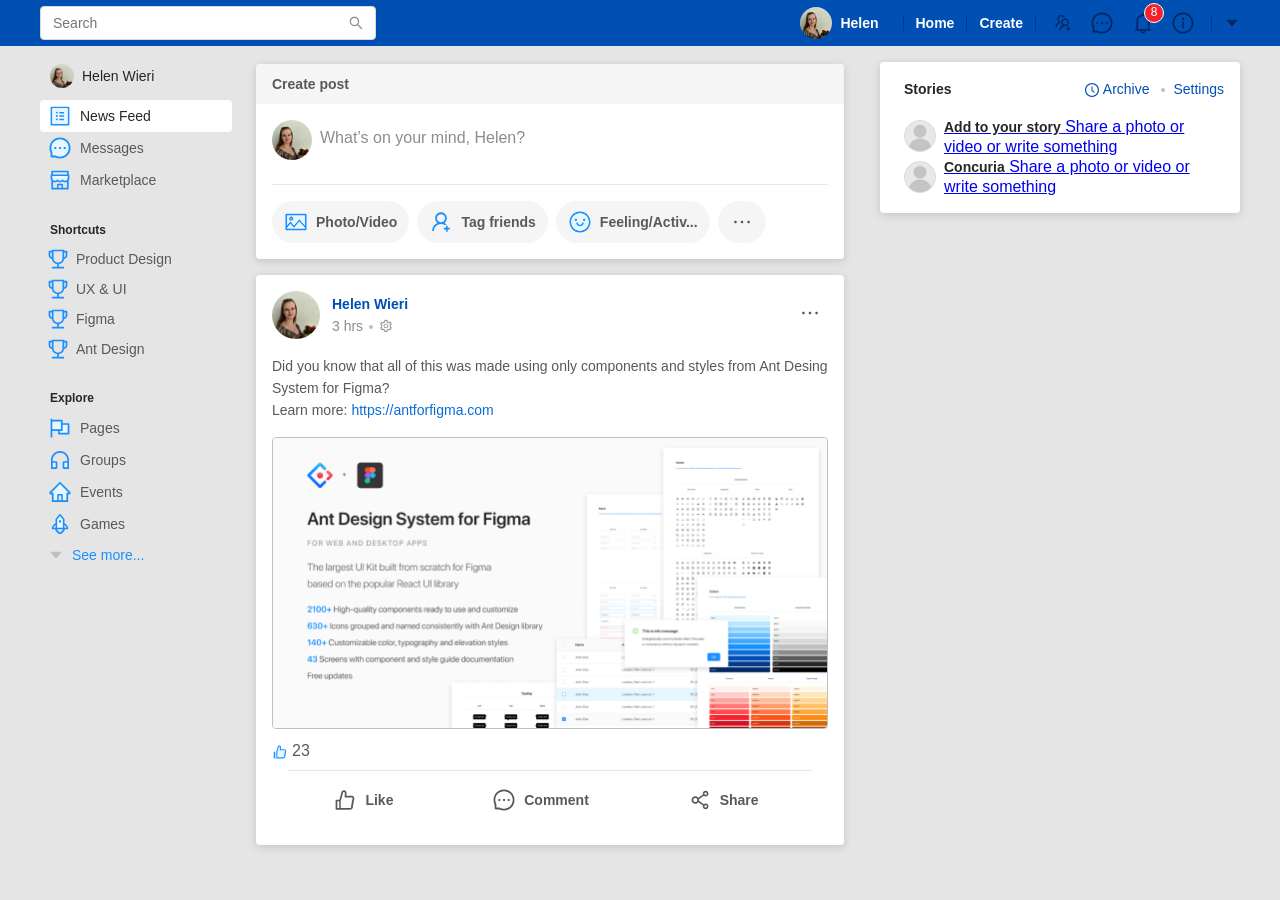
==== distance/index.html @ 4eaeb1f2 "Add files via upload" ====
<!DOCTYPE html>
<html lang="ru">
<head>
    <meta charset="UTF-8">
    <meta name="viewport" content="width=device-width, initial-scale=1.0">
    <title>Дистанция</title>
    <link rel="stylesheet" href="css/normalize.css">
    <link rel="stylesheet" href="css/style.css">
</head>
<body>
    <header class="header">
        <div class="header-block">
            <div class="seach">
                <input type="text" class="search-input" autocomplete="off" placeholder="Search">
            </div>
            <div class="havigation">
                <div class="user">
                    <img src="img/avatar.jpg" alt="avatar" class="user-avatar">
                    <span class="user-name">Helen</span>
                </div>
                <nav class="navigation-panel">
                    <a href="#" class="navigation-link">Home</a>
                    <a href="#" class="navigation-link">Create</a>
                </nav>
                <div class="icons-panel">
                    <a href="#" class="icon-link">
                        <svg width="20" height="20" class="header-icon">
                            <use xlink:href="img/icons.svg#users-icon"></use>
                        </svg>   
                    </a>
                    <a href="#" class="icon-link">
                        <svg width="24" height="24" class="header-icon">
                            <use xlink:href="img/icons.svg#chat-icon"></use>
                        </svg>
                    </a>
                    <a href="#" class="icon-link">
                        <span class="notification">8</span>
                        <svg width="24" height="24" class="header-icon">
                            <use xlink:href="img/icons.svg#bell-icon"></use>
                        </svg>
                    </a>
                    <a href="#" class="icon-link">
                        <svg width="22" height="22" class="header-icon">
                            <use xlink:href="img/icons.svg#info-icon"></use>
                        </svg>                       
                    </a>
                    <a href="#" class="icon-link">
                        <svg width="16" height="16" class="header-icon">
                            <use xlink:href="img/icons.svg#dropdown-icon"></use>
                        </svg>                       
                    </a>
                </div>
            </div>
        </div>
    </header>
    <div class="container">
        <div class="menu-sidebar">
            <div class="user">
                <img src="img/avatar.jpg" alt="avatar" class="user-avatar">
                <span class="user-name">Helen Wieri</span>
            </div>
          <!-- /.user -->
          <nav class="nav-group">
              <a href="#" class="nav-link active">
                <svg width="24" height="24" viewBox="0 0 24 24" fill="none" xmlns="http://www.w3.org/2000/svg">
                    <path d="M20.625 2.625H3.375C2.96016 2.625 2.625 2.96016 2.625 3.375V20.625C2.625 21.0398 2.96016 21.375 3.375 21.375H20.625C21.0398 21.375 21.375 21.0398 21.375 20.625V3.375C21.375 2.96016 21.0398 2.625 20.625 2.625ZM19.6875 19.6875H4.3125V4.3125H19.6875V19.6875Z" fill="#1890FF"/>
                    <path d="M4.3125 19.6875H19.6875V4.3125H4.3125V19.6875ZM11.3438 8.0625C11.3438 7.95937 11.4281 7.875 11.5312 7.875H15.8438C15.9469 7.875 16.0312 7.95937 16.0312 8.0625V9.1875C16.0312 9.29063 15.9469 9.375 15.8438 9.375H11.5312C11.4281 9.375 11.3438 9.29063 11.3438 9.1875V8.0625ZM11.3438 11.4375C11.3438 11.3344 11.4281 11.25 11.5312 11.25H15.8438C15.9469 11.25 16.0312 11.3344 16.0312 11.4375V12.5625C16.0312 12.6656 15.9469 12.75 15.8438 12.75H11.5312C11.4281 12.75 11.3438 12.6656 11.3438 12.5625V11.4375ZM11.3438 14.8125C11.3438 14.7094 11.4281 14.625 11.5312 14.625H15.8438C15.9469 14.625 16.0312 14.7094 16.0312 14.8125V15.9375C16.0312 16.0406 15.9469 16.125 15.8438 16.125H11.5312C11.4281 16.125 11.3438 16.0406 11.3438 15.9375V14.8125ZM8.90625 7.6875C9.42422 7.6875 9.84375 8.10703 9.84375 8.625C9.84375 9.14297 9.42422 9.5625 8.90625 9.5625C8.38828 9.5625 7.96875 9.14297 7.96875 8.625C7.96875 8.10703 8.38828 7.6875 8.90625 7.6875ZM8.90625 11.0625C9.42422 11.0625 9.84375 11.482 9.84375 12C9.84375 12.518 9.42422 12.9375 8.90625 12.9375C8.38828 12.9375 7.96875 12.518 7.96875 12C7.96875 11.482 8.38828 11.0625 8.90625 11.0625ZM8.90625 14.4375C9.42422 14.4375 9.84375 14.857 9.84375 15.375C9.84375 15.893 9.42422 16.3125 8.90625 16.3125C8.38828 16.3125 7.96875 15.893 7.96875 15.375C7.96875 14.857 8.38828 14.4375 8.90625 14.4375Z" fill="#E6F7FF"/>
                    <path d="M7.96875 15.375C7.96875 15.6236 8.06752 15.8621 8.24334 16.0379C8.41915 16.2137 8.65761 16.3125 8.90625 16.3125C9.15489 16.3125 9.39335 16.2137 9.56916 16.0379C9.74498 15.8621 9.84375 15.6236 9.84375 15.375C9.84375 15.1264 9.74498 14.8879 9.56916 14.7121C9.39335 14.5363 9.15489 14.4375 8.90625 14.4375C8.65761 14.4375 8.41915 14.5363 8.24334 14.7121C8.06752 14.8879 7.96875 15.1264 7.96875 15.375ZM7.96875 12C7.96875 12.2486 8.06752 12.4871 8.24334 12.6629C8.41915 12.8387 8.65761 12.9375 8.90625 12.9375C9.15489 12.9375 9.39335 12.8387 9.56916 12.6629C9.74498 12.4871 9.84375 12.2486 9.84375 12C9.84375 11.7514 9.74498 11.5129 9.56916 11.3371C9.39335 11.1613 9.15489 11.0625 8.90625 11.0625C8.65761 11.0625 8.41915 11.1613 8.24334 11.3371C8.06752 11.5129 7.96875 11.7514 7.96875 12ZM7.96875 8.625C7.96875 8.87364 8.06752 9.1121 8.24334 9.28791C8.41915 9.46373 8.65761 9.5625 8.90625 9.5625C9.15489 9.5625 9.39335 9.46373 9.56916 9.28791C9.74498 9.1121 9.84375 8.87364 9.84375 8.625C9.84375 8.37636 9.74498 8.1379 9.56916 7.96209C9.39335 7.78627 9.15489 7.6875 8.90625 7.6875C8.65761 7.6875 8.41915 7.78627 8.24334 7.96209C8.06752 8.1379 7.96875 8.37636 7.96875 8.625ZM11.5312 16.125H15.8438C15.9469 16.125 16.0312 16.0406 16.0312 15.9375V14.8125C16.0312 14.7094 15.9469 14.625 15.8438 14.625H11.5312C11.4281 14.625 11.3438 14.7094 11.3438 14.8125V15.9375C11.3438 16.0406 11.4281 16.125 11.5312 16.125ZM11.5312 12.75H15.8438C15.9469 12.75 16.0312 12.6656 16.0312 12.5625V11.4375C16.0312 11.3344 15.9469 11.25 15.8438 11.25H11.5312C11.4281 11.25 11.3438 11.3344 11.3438 11.4375V12.5625C11.3438 12.6656 11.4281 12.75 11.5312 12.75ZM11.5312 9.375H15.8438C15.9469 9.375 16.0312 9.29062 16.0312 9.1875V8.0625C16.0312 7.95937 15.9469 7.875 15.8438 7.875H11.5312C11.4281 7.875 11.3438 7.95937 11.3438 8.0625V9.1875C11.3438 9.29062 11.4281 9.375 11.5312 9.375Z" fill="#1890FF"/>
                    </svg>
                    <span class="nav-text"> News Feed </span>
               </a>
               <a href="#" class="nav-link">
                <svg width="24" height="24" viewBox="0 0 24 24" fill="none" xmlns="http://www.w3.org/2000/svg">
                    <path d="M18.1719 5.83371C17.3735 5.03264 16.426 4.39565 15.3828 3.95871C14.3129 3.50917 13.1637 3.27885 12.0031 3.28136H11.9633C9.62659 3.29074 7.43987 4.2048 5.80393 5.85714C4.16565 7.50949 3.27268 9.70324 3.28206 12.04C3.28909 13.4532 3.64065 14.8571 4.30159 16.097L4.40706 16.2939V19.5939H7.70706L7.90393 19.6993C9.14377 20.3603 10.5477 20.7118 11.961 20.7189H12.0008C14.3211 20.7189 16.5008 19.8235 18.1438 18.197C19.7938 16.561 20.7102 14.3743 20.7242 12.04C20.7289 10.854 20.5016 9.70558 20.0469 8.62277C19.6097 7.57975 18.9727 6.63229 18.1719 5.83371ZM7.31331 13.1251C7.01891 13.1191 6.73861 12.9979 6.53253 12.7876C6.32646 12.5773 6.21104 12.2946 6.21104 12.0001C6.21104 11.7057 6.32646 11.4229 6.53253 11.2126C6.73861 11.0023 7.01891 10.8811 7.31331 10.8751C7.6077 10.8811 7.88801 11.0023 8.09408 11.2126C8.30015 11.4229 8.41558 11.7057 8.41558 12.0001C8.41558 12.2946 8.30015 12.5773 8.09408 12.7876C7.88801 12.9979 7.6077 13.1191 7.31331 13.1251ZM12.0008 13.1251C11.7064 13.1191 11.4261 12.9979 11.22 12.7876C11.014 12.5773 10.8985 12.2946 10.8985 12.0001C10.8985 11.7057 11.014 11.4229 11.22 11.2126C11.4261 11.0023 11.7064 10.8811 12.0008 10.8751C12.2952 10.8811 12.5755 11.0023 12.7816 11.2126C12.9877 11.4229 13.1031 11.7057 13.1031 12.0001C13.1031 12.2946 12.9877 12.5773 12.7816 12.7876C12.5755 12.9979 12.2952 13.1191 12.0008 13.1251ZM16.6883 13.1251C16.3939 13.1191 16.1136 12.9979 15.9075 12.7876C15.7015 12.5773 15.586 12.2946 15.586 12.0001C15.586 11.7057 15.7015 11.4229 15.9075 11.2126C16.1136 11.0023 16.3939 10.8811 16.6883 10.8751C16.9827 10.8811 17.263 11.0023 17.4691 11.2126C17.6752 11.4229 17.7906 11.7057 17.7906 12.0001C17.7906 12.2946 17.6752 12.5773 17.4691 12.7876C17.263 12.9979 16.9827 13.1191 16.6883 13.1251Z" fill="#E6F7FF"/>
                    <path d="M15.5625 12C15.5625 12.2984 15.681 12.5845 15.892 12.7955C16.103 13.0065 16.3891 13.125 16.6875 13.125C16.9859 13.125 17.272 13.0065 17.483 12.7955C17.694 12.5845 17.8125 12.2984 17.8125 12C17.8125 11.7016 17.694 11.4155 17.483 11.2045C17.272 10.9935 16.9859 10.875 16.6875 10.875C16.3891 10.875 16.103 10.9935 15.892 11.2045C15.681 11.4155 15.5625 11.7016 15.5625 12ZM6.1875 12C6.1875 12.2984 6.30603 12.5845 6.517 12.7955C6.72798 13.0065 7.01413 13.125 7.3125 13.125C7.61087 13.125 7.89702 13.0065 8.108 12.7955C8.31897 12.5845 8.4375 12.2984 8.4375 12C8.4375 11.7016 8.31897 11.4155 8.108 11.2045C7.89702 10.9935 7.61087 10.875 7.3125 10.875C7.01413 10.875 6.72798 10.9935 6.517 11.2045C6.30603 11.4155 6.1875 11.7016 6.1875 12Z" fill="#1890FF"/>
                    <path d="M21.6846 7.93125C21.1549 6.67266 20.3955 5.54297 19.4275 4.57266C18.4663 3.60796 17.3253 2.84114 16.0689 2.31563C14.7799 1.77422 13.4111 1.5 12.0002 1.5H11.9533C10.533 1.50703 9.15723 1.78828 7.86348 2.34141C6.61791 2.87232 5.48753 3.64049 4.53535 4.60312C3.57676 5.57109 2.82441 6.69609 2.3041 7.95C1.76504 9.24844 1.49316 10.6289 1.50019 12.0492C1.50815 13.6769 1.89322 15.2806 2.62519 16.7344V20.2969C2.62519 20.5828 2.73878 20.857 2.94097 21.0592C3.14316 21.2614 3.41738 21.375 3.70332 21.375H7.26816C8.72198 22.107 10.3257 22.492 11.9533 22.5H12.0025C13.4064 22.5 14.7682 22.2281 16.0502 21.6961C17.3002 21.1768 18.437 20.419 19.3971 19.4648C20.365 18.5063 21.1268 17.3859 21.6588 16.1367C22.2119 14.843 22.4932 13.4672 22.5002 12.0469C22.5072 10.6195 22.2307 9.23438 21.6846 7.93125ZM18.1432 18.1969C16.5002 19.8234 14.3205 20.7188 12.0002 20.7188H11.9604C10.5471 20.7117 9.14316 20.3602 7.90332 19.6992L7.70644 19.5938H4.40644V16.2938L4.30098 16.0969C3.64004 14.857 3.28848 13.4531 3.28144 12.0398C3.27207 9.70312 4.16504 7.50937 5.80332 5.85703C7.43926 4.20469 9.62598 3.29062 11.9627 3.28125H12.0025C13.1744 3.28125 14.3111 3.50859 15.3822 3.95859C16.4275 4.39687 17.365 5.02734 18.1713 5.83359C18.9752 6.6375 19.608 7.57734 20.0463 8.62266C20.501 9.70547 20.7283 10.8539 20.7236 12.0398C20.7096 14.3742 19.7932 16.5609 18.1432 18.1969Z" fill="#1890FF"/>
                    <path d="M10.875 12C10.875 12.2984 10.9935 12.5845 11.2045 12.7955C11.4155 13.0065 11.7016 13.125 12 13.125C12.2984 13.125 12.5845 13.0065 12.7955 12.7955C13.0065 12.5845 13.125 12.2984 13.125 12C13.125 11.7016 13.0065 11.4155 12.7955 11.2045C12.5845 10.9935 12.2984 10.875 12 10.875C11.7016 10.875 11.4155 10.9935 11.2045 11.2045C10.9935 11.4155 10.875 11.7016 10.875 12Z" fill="#1890FF"/>
                    </svg>
                    
                    <span class="nav-text"> Messages</span>
               </a>
               <a href="#" class="nav-link">
                <svg width="24" height="24" viewBox="0 0 24 24" fill="none" xmlns="http://www.w3.org/2000/svg">
                    <path d="M19.6758 8.0625H4.32422C4.31719 8.0625 4.3125 8.06719 4.3125 8.07422V10.2117C4.3125 11.6133 5.46094 12.75 6.87422 12.75C7.82812 12.75 8.66016 12.2344 9.10312 11.468C9.17109 11.3484 9.3 11.2734 9.43828 11.2734C9.57656 11.2734 9.70312 11.3484 9.77344 11.468C10.2141 12.2344 11.0461 12.75 12 12.75C12.9563 12.75 13.7906 12.232 14.2289 11.4633C14.2969 11.3461 14.4211 11.2734 14.5547 11.2734H14.5687C14.7047 11.2734 14.8266 11.3461 14.8945 11.4633C15.3352 12.232 16.1695 12.75 17.1258 12.75C18.5391 12.75 19.6875 11.6133 19.6875 10.2117V8.07422C19.6875 8.06719 19.6828 8.0625 19.6758 8.0625Z" fill="#E6F7FF"/>
                    <path d="M20.6723 6.37734V3.375C20.6723 2.96016 20.3371 2.625 19.9223 2.625H4.07851C3.66366 2.625 3.32851 2.96016 3.32851 3.375V6.37734C2.9371 6.40078 2.62538 6.72656 2.62538 7.125V10.2117C2.62388 10.779 2.73875 11.3406 2.96288 11.8617C3.06366 12.1008 3.18788 12.3258 3.32851 12.5391V20.625C3.32851 21.0375 3.66366 21.375 4.07851 21.375H19.9223C20.3371 21.375 20.6723 21.0398 20.6723 20.625V12.5391C20.8151 12.3252 20.9375 12.0985 21.0379 11.8617C21.2605 11.3391 21.3754 10.7836 21.3754 10.2117V7.125C21.3754 6.72656 21.0637 6.40078 20.6723 6.37734ZM5.01601 4.3125H18.9848V6.375H5.01601V4.3125ZM13.5004 19.6898H10.5004V17.25H13.5004V19.6898ZM18.9941 19.6898H15.0004V16.5C15.0004 16.0852 14.6652 15.75 14.2504 15.75H9.75038C9.33554 15.75 9.00038 16.0852 9.00038 16.5V19.6898H5.01601V14.0133C5.08397 14.0461 5.15429 14.0789 5.22694 14.107C5.7496 14.3273 6.30507 14.4375 6.87694 14.4375C7.44882 14.4375 8.00194 14.3273 8.52694 14.107C8.85038 13.9711 9.15507 13.7977 9.43397 13.5891C9.43866 13.5867 9.44335 13.5867 9.44804 13.5891C9.72781 13.7985 10.0325 13.9725 10.3551 14.107C10.8777 14.3273 11.4332 14.4375 12.0051 14.4375C12.5769 14.4375 13.1301 14.3273 13.6551 14.107C13.9785 13.9711 14.2832 13.7977 14.5621 13.5891C14.5668 13.5867 14.5715 13.5867 14.5762 13.5891C14.8559 13.7985 15.1606 13.9725 15.4832 14.107C16.0058 14.3273 16.5613 14.4375 17.1332 14.4375C17.7051 14.4375 18.2582 14.3273 18.7832 14.107C18.8535 14.0766 18.9238 14.0461 18.9941 14.0133V19.6898ZM19.6879 10.2117C19.6879 11.6133 18.5394 12.75 17.1262 12.75C16.1699 12.75 15.3355 12.232 14.8949 11.4633C14.8269 11.3461 14.7051 11.2734 14.5691 11.2734H14.5551C14.4215 11.2734 14.2973 11.3461 14.2293 11.4633C14.0044 11.8554 13.6798 12.1811 13.2883 12.4071C12.8968 12.6331 12.4524 12.7514 12.0004 12.75C11.0465 12.75 10.2144 12.2344 9.77382 11.468C9.70351 11.3484 9.57694 11.2734 9.43866 11.2734C9.30038 11.2734 9.17147 11.3484 9.10351 11.468C8.87734 11.8586 8.55224 12.1828 8.16096 12.4079C7.76967 12.6329 7.326 12.7509 6.8746 12.75C5.46132 12.75 4.31288 11.6133 4.31288 10.2117V8.07422C4.31288 8.06719 4.31757 8.0625 4.3246 8.0625H19.6762C19.6832 8.0625 19.6879 8.06719 19.6879 8.07422V10.2117Z" fill="#1890FF"/>
                    </svg>
                    
                    <span class="nav-text"> Marketplace</span>
               </a>
              </nav>
              <nav class="nav-group">
                  <h3 class="nav-title">Shortcuts</h3>
                  <a href="#" class="nav-link">
                    <svg width="20" height="20" viewBox="0 0 20 20" fill="none" xmlns="http://www.w3.org/2000/svg">
                        <path d="M18.3438 1.75H16.1875V0.8125C16.1875 0.709375 16.1031 0.625 16 0.625H4C3.89687 0.625 3.8125 0.709375 3.8125 0.8125V1.75H1.65625C1.38275 1.75 1.12044 1.85865 0.927046 2.05205C0.733649 2.24544 0.625 2.50775 0.625 2.78125V6.25C0.625 8.16484 2.03125 9.75625 3.86406 10.0469C4.22734 12.7703 6.41406 14.9148 9.15625 15.2148V17.6805H4.5625C4.14766 17.6805 3.8125 18.0156 3.8125 18.4305V19.1875C3.8125 19.2906 3.89687 19.375 4 19.375H16C16.1031 19.375 16.1875 19.2906 16.1875 19.1875V18.4305C16.1875 18.0156 15.8523 17.6805 15.4375 17.6805H10.8438V15.2148C13.5859 14.9148 15.7727 12.7703 16.1359 10.0469C17.9688 9.75625 19.375 8.16484 19.375 6.25V2.78125C19.375 2.50775 19.2663 2.24544 19.073 2.05205C18.8796 1.85865 18.6173 1.75 18.3438 1.75ZM3.8125 8.30313C3.37714 8.16406 2.99723 7.89025 2.72762 7.52122C2.45801 7.15219 2.31264 6.70703 2.3125 6.25V3.4375H3.8125V8.30313ZM14.5 9.25C14.5 10.4008 14.0523 11.4859 13.2367 12.2992C12.4211 13.1148 11.3383 13.5625 10.1875 13.5625H9.8125C8.66172 13.5625 7.57656 13.1148 6.76328 12.2992C5.94766 11.4836 5.5 10.4008 5.5 9.25V2.3125H14.5V9.25ZM17.6875 6.25C17.6875 7.21094 17.057 8.02656 16.1875 8.30313V3.4375H17.6875V6.25Z" fill="#1890FF"/>
                        </svg>
                          <span class="nav-text">
                            Product Design
                          </span>
                  </a>
                  <a href="#" class="nav-link">
                    <svg width="20" height="20" viewBox="0 0 20 20" fill="none" xmlns="http://www.w3.org/2000/svg">
                        <path d="M18.3438 1.75H16.1875V0.8125C16.1875 0.709375 16.1031 0.625 16 0.625H4C3.89687 0.625 3.8125 0.709375 3.8125 0.8125V1.75H1.65625C1.38275 1.75 1.12044 1.85865 0.927046 2.05205C0.733649 2.24544 0.625 2.50775 0.625 2.78125V6.25C0.625 8.16484 2.03125 9.75625 3.86406 10.0469C4.22734 12.7703 6.41406 14.9148 9.15625 15.2148V17.6805H4.5625C4.14766 17.6805 3.8125 18.0156 3.8125 18.4305V19.1875C3.8125 19.2906 3.89687 19.375 4 19.375H16C16.1031 19.375 16.1875 19.2906 16.1875 19.1875V18.4305C16.1875 18.0156 15.8523 17.6805 15.4375 17.6805H10.8438V15.2148C13.5859 14.9148 15.7727 12.7703 16.1359 10.0469C17.9688 9.75625 19.375 8.16484 19.375 6.25V2.78125C19.375 2.50775 19.2663 2.24544 19.073 2.05205C18.8796 1.85865 18.6173 1.75 18.3438 1.75ZM3.8125 8.30313C3.37714 8.16406 2.99723 7.89025 2.72762 7.52122C2.45801 7.15219 2.31264 6.70703 2.3125 6.25V3.4375H3.8125V8.30313ZM14.5 9.25C14.5 10.4008 14.0523 11.4859 13.2367 12.2992C12.4211 13.1148 11.3383 13.5625 10.1875 13.5625H9.8125C8.66172 13.5625 7.57656 13.1148 6.76328 12.2992C5.94766 11.4836 5.5 10.4008 5.5 9.25V2.3125H14.5V9.25ZM17.6875 6.25C17.6875 7.21094 17.057 8.02656 16.1875 8.30313V3.4375H17.6875V6.25Z" fill="#1890FF"/>
                        </svg>
                          <span class="nav-text">
                            UX & UI
                          </span>
                  </a>
                  <a href="#" class="nav-link">
                    <svg width="20" height="20" viewBox="0 0 20 20" fill="none" xmlns="http://www.w3.org/2000/svg">
                        <path d="M18.3438 1.75H16.1875V0.8125C16.1875 0.709375 16.1031 0.625 16 0.625H4C3.89687 0.625 3.8125 0.709375 3.8125 0.8125V1.75H1.65625C1.38275 1.75 1.12044 1.85865 0.927046 2.05205C0.733649 2.24544 0.625 2.50775 0.625 2.78125V6.25C0.625 8.16484 2.03125 9.75625 3.86406 10.0469C4.22734 12.7703 6.41406 14.9148 9.15625 15.2148V17.6805H4.5625C4.14766 17.6805 3.8125 18.0156 3.8125 18.4305V19.1875C3.8125 19.2906 3.89687 19.375 4 19.375H16C16.1031 19.375 16.1875 19.2906 16.1875 19.1875V18.4305C16.1875 18.0156 15.8523 17.6805 15.4375 17.6805H10.8438V15.2148C13.5859 14.9148 15.7727 12.7703 16.1359 10.0469C17.9688 9.75625 19.375 8.16484 19.375 6.25V2.78125C19.375 2.50775 19.2663 2.24544 19.073 2.05205C18.8796 1.85865 18.6173 1.75 18.3438 1.75ZM3.8125 8.30313C3.37714 8.16406 2.99723 7.89025 2.72762 7.52122C2.45801 7.15219 2.31264 6.70703 2.3125 6.25V3.4375H3.8125V8.30313ZM14.5 9.25C14.5 10.4008 14.0523 11.4859 13.2367 12.2992C12.4211 13.1148 11.3383 13.5625 10.1875 13.5625H9.8125C8.66172 13.5625 7.57656 13.1148 6.76328 12.2992C5.94766 11.4836 5.5 10.4008 5.5 9.25V2.3125H14.5V9.25ZM17.6875 6.25C17.6875 7.21094 17.057 8.02656 16.1875 8.30313V3.4375H17.6875V6.25Z" fill="#1890FF"/>
                        </svg>
                          <span class="nav-text">
                            Figma
                          </span>
                  </a>
                  <a href="#" class="nav-link">
                    <svg width="20" height="20" viewBox="0 0 20 20" fill="none" xmlns="http://www.w3.org/2000/svg">
                        <path d="M18.3438 1.75H16.1875V0.8125C16.1875 0.709375 16.1031 0.625 16 0.625H4C3.89687 0.625 3.8125 0.709375 3.8125 0.8125V1.75H1.65625C1.38275 1.75 1.12044 1.85865 0.927046 2.05205C0.733649 2.24544 0.625 2.50775 0.625 2.78125V6.25C0.625 8.16484 2.03125 9.75625 3.86406 10.0469C4.22734 12.7703 6.41406 14.9148 9.15625 15.2148V17.6805H4.5625C4.14766 17.6805 3.8125 18.0156 3.8125 18.4305V19.1875C3.8125 19.2906 3.89687 19.375 4 19.375H16C16.1031 19.375 16.1875 19.2906 16.1875 19.1875V18.4305C16.1875 18.0156 15.8523 17.6805 15.4375 17.6805H10.8438V15.2148C13.5859 14.9148 15.7727 12.7703 16.1359 10.0469C17.9688 9.75625 19.375 8.16484 19.375 6.25V2.78125C19.375 2.50775 19.2663 2.24544 19.073 2.05205C18.8796 1.85865 18.6173 1.75 18.3438 1.75ZM3.8125 8.30313C3.37714 8.16406 2.99723 7.89025 2.72762 7.52122C2.45801 7.15219 2.31264 6.70703 2.3125 6.25V3.4375H3.8125V8.30313ZM14.5 9.25C14.5 10.4008 14.0523 11.4859 13.2367 12.2992C12.4211 13.1148 11.3383 13.5625 10.1875 13.5625H9.8125C8.66172 13.5625 7.57656 13.1148 6.76328 12.2992C5.94766 11.4836 5.5 10.4008 5.5 9.25V2.3125H14.5V9.25ZM17.6875 6.25C17.6875 7.21094 17.057 8.02656 16.1875 8.30313V3.4375H17.6875V6.25Z" fill="#1890FF"/>
                        </svg>
                          <span class="nav-text">
                            Ant Design
                          </span>
                  </a>
              </nav>
              <nav class="nav-group">
                <h3 class="nav-title">Explore</h3>
                <a href="#" class="nav-link">
                    <svg width="24" height="24" viewBox="0 0 24 24" fill="none" xmlns="http://www.w3.org/2000/svg">
                        <path d="M4.3125 5.4375H12.9375V13.3125H4.3125V5.4375Z" fill="#E6F7FF"/>
                        <path d="M14.625 14.8125C14.625 14.9156 14.5406 15 14.4375 15H11.8125V16.7109H19.6875V8.83594H14.625V14.8125Z" fill="#E6F7FF"/>
                        <path d="M20.625 7.14844H14.625V4.5C14.625 4.08516 14.2898 3.75 13.875 3.75H4.3125V2.8125C4.3125 2.70937 4.22812 2.625 4.125 2.625H2.8125C2.70937 2.625 2.625 2.70937 2.625 2.8125V21.1875C2.625 21.2906 2.70937 21.375 2.8125 21.375H4.125C4.22812 21.375 4.3125 21.2906 4.3125 21.1875V15H10.125V17.6484C10.125 18.0633 10.4602 18.3984 10.875 18.3984H20.625C21.0398 18.3984 21.375 18.0633 21.375 17.6484V7.89844C21.375 7.48359 21.0398 7.14844 20.625 7.14844ZM4.3125 13.3125V5.4375H12.9375V13.3125H4.3125ZM19.6875 16.7109H11.8125V15H14.4375C14.5406 15 14.625 14.9156 14.625 14.8125V8.83594H19.6875V16.7109Z" fill="#1890FF"/>
                        </svg>
                        
                        <span class="nav-text">
                            Pages
                        </span>
                </a>
                <a href="#" class="nav-link">
                    <svg width="24" height="24" viewBox="0 0 24 24" fill="none" xmlns="http://www.w3.org/2000/svg">
                        <path d="M16.3125 14.8125H19.3125V19.3125H16.3125V14.8125ZM4.6875 14.8125H7.6875V19.3125H4.6875V14.8125Z" fill="#E6F7FF"/>
                        <path d="M12 3C7.02891 3 3 7.02891 3 12V20.4375C3 20.7492 3.25078 21 3.5625 21H7.875C8.70234 21 9.375 20.3273 9.375 19.5V14.625C9.375 13.7977 8.70234 13.125 7.875 13.125H4.6875V12C4.6875 7.96172 7.96172 4.6875 12 4.6875C16.0383 4.6875 19.3125 7.96172 19.3125 12V13.125H16.125C15.2977 13.125 14.625 13.7977 14.625 14.625V19.5C14.625 20.3273 15.2977 21 16.125 21H20.4375C20.7492 21 21 20.7492 21 20.4375V12C21 7.02891 16.9711 3 12 3ZM7.6875 14.8125V19.3125H4.6875V14.8125H7.6875ZM19.3125 19.3125H16.3125V14.8125H19.3125V19.3125Z" fill="#1890FF"/>
                        </svg>
                        
                        <span class="nav-text">
                            Groups
                        </span>
                </a>
                <a href="#" class="nav-link">
                    <svg width="24" height="24" viewBox="0 0 24 24" fill="none" xmlns="http://www.w3.org/2000/svg">
                        <path d="M12.0031 4.04531L3.33121 12.7102H5.58121V20.3438H9.18824V15C9.18824 14.482 9.60778 14.0625 10.1257 14.0625H13.8757C14.3937 14.0625 14.8132 14.482 14.8132 15V20.3438H18.4203V12.7102H20.6726L12.5445 4.58672L12.0031 4.04531ZM22.1867 13.957C22.0461 14.0977 21.8797 14.2102 21.6992 14.2828C21.8797 14.2078 22.0461 14.0977 22.1867 13.957ZM1.39762 13.1438C1.51481 13.8539 2.13356 14.3977 2.87653 14.3977H2.89762C2.14996 14.3977 1.51715 13.8586 1.39762 13.1438ZM1.37653 12.8977V12.8531V12.8977ZM1.37887 12.8367C1.38121 12.7641 1.39059 12.6938 1.40231 12.6235C1.38824 12.6914 1.38121 12.7641 1.37887 12.8367Z" fill="#E6F7FF"/>
                        <path d="M22.2883 11.9531C22.2883 11.9508 22.286 11.9508 22.286 11.9484L22.2438 11.8992C22.2414 11.8969 22.2391 11.8922 22.2344 11.8898C22.218 11.8711 22.1993 11.8523 22.1828 11.8336L13.1266 2.78436L12.5196 2.17733C12.3813 2.03993 12.1942 1.96282 11.9993 1.96282C11.8043 1.96282 11.6173 2.03993 11.4789 2.17733L1.81566 11.8359C1.64109 12.0096 1.51225 12.2238 1.44066 12.4594L1.4266 12.5086L1.41957 12.5344L1.41254 12.5625C1.40785 12.5789 1.40551 12.5953 1.40316 12.6117C1.40316 12.614 1.40316 12.6187 1.40082 12.6211C1.38676 12.6914 1.37972 12.7617 1.37738 12.8344V12.9117C1.37738 12.9234 1.37738 12.9351 1.37972 12.9469C1.37972 12.9586 1.37972 12.968 1.38207 12.9797C1.38207 12.9914 1.38441 13.0031 1.38441 13.0148C1.38441 13.0289 1.38676 13.043 1.3891 13.057C1.3891 13.064 1.39144 13.0711 1.39144 13.0781L1.39847 13.1367V13.139C1.51801 13.8539 2.15316 14.393 2.89847 14.393H3.89457V22.0312H20.1063V14.3976H21.1235C21.325 14.3976 21.5196 14.3578 21.6977 14.2828C21.8758 14.2078 22.0422 14.0976 22.1852 13.957C22.3248 13.8178 22.4355 13.6523 22.5107 13.4701C22.5859 13.2878 22.6243 13.0925 22.6235 12.8953C22.6235 12.5508 22.5063 12.2203 22.2883 11.9531ZM13.3118 20.3437H10.6868V15.5625H13.3118V20.3437ZM18.4188 12.7101V20.3437H14.8118V15C14.8118 14.482 14.3922 14.0625 13.8743 14.0625H10.1243C9.60629 14.0625 9.18676 14.482 9.18676 15V20.3437H5.57972V12.7101H3.32972L12.0016 4.0453L12.543 4.58671L20.6711 12.7101H18.4188Z" fill="#1890FF"/>
                        </svg>
                        
                        <span class="nav-text">
                          Events
                        </span>
                </a>
                <a href="#" class="nav-link">
                    <svg width="24" height="24" viewBox="0 0 24 24" fill="none" xmlns="http://www.w3.org/2000/svg">
                        <path d="M6.13434 14.5643C5.91403 14.9064 5.7359 15.2744 5.60699 15.6564H7.59449V13.0947C7.01324 13.4744 6.51637 13.9736 6.13434 14.5643ZM16.407 13.0947V15.6564H18.3945C18.2656 15.2744 18.0875 14.9064 17.8671 14.5643C17.4893 13.9771 16.9917 13.4763 16.407 13.0947ZM14.907 7.47207L12.0007 4.02676L9.09449 7.47207V15.6564H14.907V7.47207ZM12.0007 10.5002C11.7064 10.4942 11.426 10.373 11.22 10.1627C11.0139 9.95237 10.8985 9.66965 10.8985 9.37519C10.8985 9.08074 11.0139 8.79802 11.22 8.58769C11.426 8.37737 11.7064 8.2562 12.0007 8.25019C12.2951 8.2562 12.5754 8.37737 12.7815 8.58769C12.9876 8.79802 13.103 9.08074 13.103 9.37519C13.103 9.66965 12.9876 9.95237 12.7815 10.1627C12.5754 10.373 12.2951 10.4942 12.0007 10.5002Z" fill="#E6F7FF"/>
                        <path d="M20.25 17.25C20.25 14.6344 18.7172 12.375 16.5 11.3227V7.43672C16.5 7.08281 16.3758 6.74063 16.1461 6.47109L12.5742 2.23594C12.4242 2.05781 12.2109 1.96875 12 1.96875C11.7891 1.96875 11.5758 2.05781 11.4258 2.23594L7.85391 6.47109C7.62578 6.74118 7.50043 7.08318 7.5 7.43672V11.3227C5.28281 12.375 3.75 14.6344 3.75 17.25H7.41797C7.36406 17.4187 7.33594 17.6016 7.33594 17.8078C7.33594 18.3258 7.51406 18.832 7.8375 19.2328C8.1015 19.5606 8.45115 19.8088 8.84766 19.95C9.38906 21.2156 10.6195 22.0312 12 22.0312C12.682 22.0312 13.343 21.8297 13.9078 21.45C14.4609 21.0797 14.8898 20.5617 15.15 19.95C15.5463 19.8097 15.896 19.5623 16.1602 19.2352C16.484 18.8307 16.6609 18.3283 16.6617 17.8102C16.6617 17.6133 16.6359 17.4258 16.5891 17.2523L20.25 17.25ZM7.59375 15.6562H5.60625C5.73516 15.2742 5.91328 14.9063 6.13359 14.5641C6.51563 13.9734 7.0125 13.4742 7.59375 13.0945V15.6562ZM9.09375 11.3227V7.47187L12 4.02656L14.9062 7.47187V15.6562H9.09375V11.3227ZM14.7211 18.3797C14.5992 18.45 14.4586 18.4781 14.3203 18.4594L13.8633 18.4031L13.7977 18.8578C13.6711 19.7461 12.8977 20.4164 12 20.4164C11.1023 20.4164 10.3289 19.7461 10.2023 18.8578L10.1367 18.4008L9.67969 18.4594C9.54074 18.4759 9.40017 18.4472 9.27891 18.3773C9.075 18.2602 8.94844 18.0422 8.94844 17.8055C8.94844 17.557 9.08672 17.3508 9.29062 17.2477H14.7117C14.918 17.3531 15.0539 17.5594 15.0539 17.8055C15.0516 18.0445 14.925 18.2648 14.7211 18.3797ZM16.4062 15.6562V13.0945C16.991 13.4761 17.4886 13.9769 17.8664 14.5641C18.0867 14.9063 18.2648 15.2742 18.3937 15.6562H16.4062Z" fill="#1890FF"/>
                        <path d="M10.875 9.375C10.875 9.67337 10.9935 9.95952 11.2045 10.1705C11.4155 10.3815 11.7016 10.5 12 10.5C12.2984 10.5 12.5845 10.3815 12.7955 10.1705C13.0065 9.95952 13.125 9.67337 13.125 9.375C13.125 9.07663 13.0065 8.79048 12.7955 8.5795C12.5845 8.36853 12.2984 8.25 12 8.25C11.7016 8.25 11.4155 8.36853 11.2045 8.5795C10.9935 8.79048 10.875 9.07663 10.875 9.375Z" fill="#1890FF"/>
                        </svg>
                        <span class="nav-text">
                           Games
                        </span>
                </a>
                <a href="#" class="nav-link">
                    <svg width="16" height="16" viewBox="0 0 16 16" fill="none" xmlns="http://www.w3.org/2000/svg">
                        <path d="M13.1308 4.6875H2.8683C2.56049 4.6875 2.38862 5.0125 2.57924 5.23437L7.71049 11.1844C7.85736 11.3547 8.14018 11.3547 8.28861 11.1844L13.4199 5.23437C13.6105 5.0125 13.4386 4.6875 13.1308 4.6875Z" fill="#BFBFBF"/>
                        </svg>
                        
                        <span class="nav-text additional">
                            See more...
                        </span>
                </a>
            </nav>                      
        </div>
        <!-- /.menu-sidebar -->
        <div class="main-feed">
            <div class="create-post">
                <div class="create-post-header">
                    <h4 class="create-post-title">Create post</h4>
                </div>
                <!-- /.header -->
                <div class="create-post-body">
                    <img src="img/avatar.jpg" alt="avatar" class="user-avatar">
                    <div class="create-post-input" contenteditable="true">What’s on your mind, Helen?</div>
                </div>
                <!-- /.body -->
                <div class="create-post-footer">
                    <button class="tag">
                        <svg class="tag-icon" width="24" height="24" viewBox="0 0 24 24" fill="none" xmlns="http://www.w3.org/2000/svg">
                            <path d="M21.75 3.75H2.25C1.83516 3.75 1.5 4.08516 1.5 4.5V19.5C1.5 19.9148 1.83516 20.25 2.25 20.25H21.75C22.1648 20.25 22.5 19.9148 22.5 19.5V4.5C22.5 4.08516 22.1648 3.75 21.75 3.75ZM20.8125 18.5625H3.1875V17.6273L6.43359 13.7766L9.95156 17.9484L15.4242 11.4609L20.8125 17.85V18.5625ZM20.8125 15.5203L15.5672 9.3C15.4922 9.21094 15.3562 9.21094 15.2812 9.3L9.95156 15.6188L6.57656 11.618C6.50156 11.5289 6.36562 11.5289 6.29062 11.618L3.1875 15.2977V5.4375H20.8125V15.5203Z" fill="#1890FF"/>
                            <path d="M9.95156 17.9484L6.43359 13.7766L3.1875 17.6273V18.5625H20.8125V17.85L15.4242 11.4609L9.95156 17.9484Z" fill="#E6F7FF"/>
                            <path d="M3.1875 15.2977L6.29062 11.618C6.36562 11.5289 6.50156 11.5289 6.57656 11.618L9.95156 15.6188L15.2812 9.3C15.3562 9.21094 15.4922 9.21094 15.5672 9.3L20.8125 15.5203V5.4375H3.1875V15.2977ZM7.125 6.5625C7.39585 6.5625 7.66405 6.61585 7.91428 6.7195C8.16452 6.82315 8.39189 6.97507 8.58341 7.16659C8.77493 7.35811 8.92685 7.58548 9.0305 7.83572C9.13415 8.08595 9.1875 8.35415 9.1875 8.625C9.1875 8.89585 9.13415 9.16405 9.0305 9.41428C8.92685 9.66452 8.77493 9.89189 8.58341 10.0834C8.39189 10.2749 8.16452 10.4269 7.91428 10.5305C7.66405 10.6342 7.39585 10.6875 7.125 10.6875C6.57799 10.6875 6.05339 10.4702 5.66659 10.0834C5.2798 9.69661 5.0625 9.17201 5.0625 8.625C5.0625 8.07799 5.2798 7.55339 5.66659 7.16659C6.05339 6.7798 6.57799 6.5625 7.125 6.5625Z" fill="#E6F7FF"/>
                            <path d="M6.46875 8.625C6.46875 8.79905 6.53789 8.96597 6.66096 9.08904C6.78403 9.21211 6.95095 9.28125 7.125 9.28125C7.29905 9.28125 7.46597 9.21211 7.58904 9.08904C7.71211 8.96597 7.78125 8.79905 7.78125 8.625C7.78125 8.45095 7.71211 8.28403 7.58904 8.16096C7.46597 8.03789 7.29905 7.96875 7.125 7.96875C6.95095 7.96875 6.78403 8.03789 6.66096 8.16096C6.53789 8.28403 6.46875 8.45095 6.46875 8.625Z" fill="#E6F7FF"/>
                            <path d="M7.125 10.6875C7.39585 10.6875 7.66405 10.6342 7.91428 10.5305C8.16452 10.4269 8.39189 10.2749 8.58341 10.0834C8.77493 9.89189 8.92685 9.66452 9.0305 9.41428C9.13415 9.16405 9.1875 8.89585 9.1875 8.625C9.1875 8.35415 9.13415 8.08595 9.0305 7.83572C8.92685 7.58548 8.77493 7.35811 8.58341 7.16659C8.39189 6.97507 8.16452 6.82315 7.91428 6.7195C7.66405 6.61585 7.39585 6.5625 7.125 6.5625C6.57799 6.5625 6.05339 6.7798 5.66659 7.16659C5.2798 7.55339 5.0625 8.07799 5.0625 8.625C5.0625 9.17201 5.2798 9.69661 5.66659 10.0834C6.05339 10.4702 6.57799 10.6875 7.125 10.6875ZM7.125 7.96875C7.48828 7.96875 7.78125 8.26172 7.78125 8.625C7.78125 8.98828 7.48828 9.28125 7.125 9.28125C6.76172 9.28125 6.46875 8.98828 6.46875 8.625C6.46875 8.26172 6.76172 7.96875 7.125 7.96875Z" fill="#1890FF"/>
                        </svg>
                        <span class="button-text">Photo/Video</span>   
                    </button>
                    <button class="tag">
                        <svg class="tag-icon" width="24" height="24" viewBox="0 0 24 24" fill="none" xmlns="http://www.w3.org/2000/svg">
                            <path d="M15.8976 15.0563C16.4648 14.7516 17.114 14.5781 17.8054 14.5781H17.8077C17.8781 14.5781 17.9109 14.4938 17.8593 14.4469C17.1403 13.8016 16.3189 13.2804 15.4288 12.9047C15.4195 12.9 15.4101 12.8977 15.4007 12.893C16.8562 11.8359 17.8031 10.118 17.8031 8.17969C17.8031 4.96875 15.2062 2.36719 12.0023 2.36719C8.79837 2.36719 6.20384 4.96875 6.20384 8.17969C6.20384 10.118 7.15072 11.8359 8.60853 12.893C8.59915 12.8977 8.58978 12.9 8.58041 12.9047C7.53275 13.3477 6.59291 13.9828 5.78431 14.7938C4.98039 15.5962 4.34036 16.5475 3.89994 17.5945C3.46661 18.6198 3.23274 19.7184 3.21087 20.8312C3.21025 20.8563 3.21464 20.8812 3.22378 20.9044C3.23292 20.9277 3.24663 20.949 3.26411 20.9669C3.28158 20.9848 3.30246 20.999 3.32552 21.0087C3.34858 21.0184 3.37335 21.0234 3.39837 21.0234H4.80228C4.90306 21.0234 4.98744 20.9414 4.98978 20.8406C5.03666 19.0312 5.76087 17.3367 7.04291 16.0523C8.36712 14.7234 10.1296 13.9922 12.0046 13.9922C13.3335 13.9922 14.6085 14.3602 15.7077 15.0492C15.736 15.067 15.7684 15.077 15.8017 15.0782C15.8351 15.0794 15.8681 15.0719 15.8976 15.0563ZM12.0046 12.2109C10.9312 12.2109 9.92103 11.7914 9.15931 11.0297C8.78453 10.6559 8.48742 10.2116 8.28509 9.72248C8.08276 9.23335 7.97921 8.70901 7.98041 8.17969C7.98041 7.10391 8.39994 6.09141 9.15931 5.32969C9.91869 4.56797 10.9288 4.14844 12.0046 4.14844C13.0804 4.14844 14.0882 4.56797 14.8499 5.32969C15.2247 5.70349 15.5218 6.14776 15.7242 6.63689C15.9265 7.12603 16.03 7.65036 16.0288 8.17969C16.0288 9.25547 15.6093 10.268 14.8499 11.0297C14.0882 11.7914 13.0781 12.2109 12.0046 12.2109ZM20.6249 17.7891H18.6562V15.8203C18.6562 15.7172 18.5718 15.6328 18.4687 15.6328H17.1562C17.0531 15.6328 16.9687 15.7172 16.9687 15.8203V17.7891H14.9999C14.8968 17.7891 14.8124 17.8734 14.8124 17.9766V19.2891C14.8124 19.3922 14.8968 19.4766 14.9999 19.4766H16.9687V21.4453C16.9687 21.5484 17.0531 21.6328 17.1562 21.6328H18.4687C18.5718 21.6328 18.6562 21.5484 18.6562 21.4453V19.4766H20.6249C20.7281 19.4766 20.8124 19.3922 20.8124 19.2891V17.9766C20.8124 17.8734 20.7281 17.7891 20.6249 17.7891Z" fill="#1890FF"/>
                        </svg>                            
                        <span class="button-text">Tag friends</span>
                    </button>
                    <button class="tag">
                        <svg class="tag-icon" width="24" height="24" viewBox="0 0 24 24" fill="none" xmlns="http://www.w3.org/2000/svg">
                            <path d="M12 1.5C6.20156 1.5 1.5 6.20156 1.5 12C1.5 17.7984 6.20156 22.5 12 22.5C17.7984 22.5 22.5 17.7984 22.5 12C22.5 6.20156 17.7984 1.5 12 1.5ZM12 20.7188C7.18594 20.7188 3.28125 16.8141 3.28125 12C3.28125 7.18594 7.18594 3.28125 12 3.28125C16.8141 3.28125 20.7188 7.18594 20.7188 12C20.7188 16.8141 16.8141 20.7188 12 20.7188Z" fill="#1890FF"/>
                            <path d="M12 3.28125C7.18594 3.28125 3.28125 7.18594 3.28125 12C3.28125 16.8141 7.18594 20.7188 12 20.7188C16.8141 20.7188 20.7188 16.8141 20.7188 12C20.7188 7.18594 16.8141 3.28125 12 3.28125ZM6.75 9.86719C6.75601 9.5728 6.87718 9.29249 7.0875 9.08641C7.29782 8.88034 7.58055 8.76492 7.875 8.76492C8.16945 8.76492 8.45218 8.88034 8.6625 9.08641C8.87282 9.29249 8.99399 9.5728 9 9.86719C8.99399 10.1616 8.87282 10.4419 8.6625 10.648C8.45218 10.854 8.16945 10.9695 7.875 10.9695C7.58055 10.9695 7.29782 10.854 7.0875 10.648C6.87718 10.4419 6.75601 10.1616 6.75 9.86719ZM12 16.2422C9.99609 16.2422 8.35313 14.6648 8.25 12.6891C8.24873 12.6637 8.25264 12.6383 8.26149 12.6144C8.27034 12.5906 8.28395 12.5688 8.30149 12.5504C8.31903 12.532 8.34013 12.5173 8.36351 12.5073C8.3869 12.4973 8.41207 12.4922 8.4375 12.4922H9.56484C9.66328 12.4922 9.74766 12.5672 9.75469 12.6656C9.84375 13.8258 10.8164 14.7422 12 14.7422C13.1836 14.7422 14.1586 13.8258 14.2453 12.6656C14.2523 12.5672 14.3367 12.4922 14.4352 12.4922H15.5625C15.5879 12.4922 15.6131 12.4973 15.6365 12.5073C15.6599 12.5173 15.681 12.532 15.6985 12.5504C15.716 12.5688 15.7297 12.5906 15.7385 12.6144C15.7474 12.6383 15.7513 12.6637 15.75 12.6891C15.6469 14.6648 14.0039 16.2422 12 16.2422ZM16.125 10.9922C15.8306 10.9862 15.5503 10.865 15.3442 10.6547C15.1382 10.4444 15.0227 10.1616 15.0227 9.86719C15.0227 9.57273 15.1382 9.29001 15.3442 9.07969C15.5503 8.86936 15.8306 8.7482 16.125 8.74219C16.4194 8.7482 16.6997 8.86936 16.9058 9.07969C17.1118 9.29001 17.2273 9.57273 17.2273 9.86719C17.2273 10.1616 17.1118 10.4444 16.9058 10.6547C16.6997 10.865 16.4194 10.9862 16.125 10.9922Z" fill="#E6F7FF"/>
                            <path d="M6.75 9.86719C6.75 10.1656 6.86853 10.4517 7.0795 10.6627C7.29048 10.8737 7.57663 10.9922 7.875 10.9922C8.17337 10.9922 8.45952 10.8737 8.6705 10.6627C8.88147 10.4517 9 10.1656 9 9.86719C9 9.56882 8.88147 9.28267 8.6705 9.07169C8.45952 8.86071 8.17337 8.74219 7.875 8.74219C7.57663 8.74219 7.29048 8.86071 7.0795 9.07169C6.86853 9.28267 6.75 9.56882 6.75 9.86719ZM15.5625 12.4922H14.4352C14.3367 12.4922 14.2523 12.5672 14.2453 12.6656C14.1586 13.8258 13.1836 14.7422 12 14.7422C10.8164 14.7422 9.84375 13.8258 9.75469 12.6656C9.74766 12.5672 9.66328 12.4922 9.56484 12.4922H8.4375C8.41207 12.4922 8.3869 12.4973 8.36351 12.5073C8.34013 12.5173 8.31903 12.532 8.30149 12.5504C8.28395 12.5688 8.27034 12.5906 8.26149 12.6144C8.25264 12.6383 8.24873 12.6637 8.25 12.6891C8.35312 14.6648 9.99609 16.2422 12 16.2422C14.0039 16.2422 15.6469 14.6648 15.75 12.6891C15.7513 12.6637 15.7474 12.6383 15.7385 12.6144C15.7297 12.5906 15.716 12.5688 15.6985 12.5504C15.681 12.532 15.6599 12.5173 15.6365 12.5073C15.6131 12.4973 15.5879 12.4922 15.5625 12.4922ZM15 9.86719C15 10.1656 15.1185 10.4517 15.3295 10.6627C15.5405 10.8737 15.8266 10.9922 16.125 10.9922C16.4234 10.9922 16.7095 10.8737 16.9205 10.6627C17.1315 10.4517 17.25 10.1656 17.25 9.86719C17.25 9.56882 17.1315 9.28267 16.9205 9.07169C16.7095 8.86071 16.4234 8.74219 16.125 8.74219C15.8266 8.74219 15.5405 8.86071 15.3295 9.07169C15.1185 9.28267 15 9.56882 15 9.86719Z" fill="#1890FF"/>
                        </svg>                            
                        <span class="button-text">Feeling/Activ...</span>
                    </button>
                    <button class="tag">
                        <svg class="tag-icon" width="24" height="24" viewBox="0 0 24 24" fill="none" xmlns="http://www.w3.org/2000/svg">
                            <path d="M4.125 11.9766C4.125 12.1489 4.15895 12.3196 4.22491 12.4788C4.29087 12.6381 4.38755 12.7828 4.50942 12.9046C4.6313 13.0265 4.77599 13.1232 4.93523 13.1892C5.09447 13.2551 5.26514 13.2891 5.4375 13.2891C5.60986 13.2891 5.78053 13.2551 5.93977 13.1892C6.09901 13.1232 6.2437 13.0265 6.36558 12.9046C6.48745 12.7828 6.58413 12.6381 6.65009 12.4788C6.71605 12.3196 6.75 12.1489 6.75 11.9766C6.75 11.8042 6.71605 11.6335 6.65009 11.4743C6.58413 11.3151 6.48745 11.1704 6.36558 11.0485C6.2437 10.9266 6.09901 10.8299 5.93977 10.764C5.78053 10.698 5.60986 10.6641 5.4375 10.6641C5.26514 10.6641 5.09447 10.698 4.93523 10.764C4.77599 10.8299 4.6313 10.9266 4.50942 11.0485C4.38755 11.1704 4.29087 11.3151 4.22491 11.4743C4.15895 11.6335 4.125 11.8042 4.125 11.9766ZM10.6875 11.9766C10.6875 12.3247 10.8258 12.6585 11.0719 12.9046C11.3181 13.1508 11.6519 13.2891 12 13.2891C12.3481 13.2891 12.6819 13.1508 12.9281 12.9046C13.1742 12.6585 13.3125 12.3247 13.3125 11.9766C13.3125 11.6285 13.1742 11.2946 12.9281 11.0485C12.6819 10.8023 12.3481 10.6641 12 10.6641C11.6519 10.6641 11.3181 10.8023 11.0719 11.0485C10.8258 11.2946 10.6875 11.6285 10.6875 11.9766ZM17.25 11.9766C17.25 12.3247 17.3883 12.6585 17.6344 12.9046C17.8806 13.1508 18.2144 13.2891 18.5625 13.2891C18.9106 13.2891 19.2444 13.1508 19.4906 12.9046C19.7367 12.6585 19.875 12.3247 19.875 11.9766C19.875 11.6285 19.7367 11.2946 19.4906 11.0485C19.2444 10.8023 18.9106 10.6641 18.5625 10.6641C18.2144 10.6641 17.8806 10.8023 17.6344 11.0485C17.3883 11.2946 17.25 11.6285 17.25 11.9766Z" fill="#595959"/>
                        </svg> 
                        </button>
                </div>
                <!-- /.footer -->
            </div>
            <!-- /.create-post -->
            <div class="post">
                <div class="post-header">
                    <div class="user">
                        <img class="user-avatar" src="img/avatar.jpg" alt="avatar">
                            <div class="post-info">
                                <a href="#" class="post-author">Helen Wieri</a>
                                <div class="post-info-time">
                                    <span class="post-time">3 hrs</span>
                                <svg width="14" height="14" viewBox="0 0 14 14" fill="none" xmlns="http://www.w3.org/2000/svg">
                                    <path d="M12.6438 8.55473L11.7483 7.7891C11.7907 7.52934 11.8126 7.2641 11.8126 6.99887C11.8126 6.73363 11.7907 6.4684 11.7483 6.20863L12.6438 5.44301C12.7114 5.38519 12.7597 5.30817 12.7824 5.22221C12.8051 5.13624 12.8011 5.0454 12.771 4.96176L12.7587 4.92621C12.5121 4.23719 12.143 3.59845 11.669 3.04086L11.6444 3.01215C11.5869 2.94454 11.5103 2.89595 11.4246 2.87276C11.339 2.84958 11.2483 2.85289 11.1645 2.88227L10.053 3.27738C9.64285 2.94106 9.18485 2.67582 8.68992 2.48988L8.47528 1.32777C8.45908 1.24033 8.41667 1.15989 8.35366 1.09713C8.29066 1.03437 8.21005 0.992262 8.12254 0.976407L8.08563 0.969571C7.37332 0.841055 6.6241 0.841055 5.9118 0.969571L5.87489 0.976407C5.78738 0.992262 5.70677 1.03437 5.64377 1.09713C5.58076 1.15989 5.53835 1.24033 5.52215 1.32777L5.30614 2.49535C4.81516 2.68133 4.35795 2.94642 3.95262 3.28012L2.83289 2.88227C2.74918 2.85266 2.65843 2.84922 2.57271 2.87242C2.487 2.89562 2.41037 2.94436 2.35301 3.01215L2.3284 3.04086C1.85501 3.59884 1.48591 4.23747 1.23875 4.92621L1.22645 4.96176C1.16493 5.13266 1.21551 5.32406 1.3536 5.44301L2.26004 6.21684C2.21766 6.47387 2.19715 6.73637 2.19715 6.9975C2.19715 7.26 2.21766 7.5225 2.26004 7.77817L1.3536 8.55199C1.28605 8.60982 1.23771 8.68683 1.215 8.7728C1.19229 8.85876 1.19628 8.9496 1.22645 9.03324L1.23875 9.06879C1.48621 9.75785 1.85262 10.3936 2.3284 10.9541L2.35301 10.9829C2.41051 11.0505 2.48714 11.0991 2.5728 11.1222C2.65847 11.1454 2.74915 11.1421 2.83289 11.1127L3.95262 10.7149C4.36004 11.0498 4.81532 11.3151 5.30614 11.4997L5.52215 12.6672C5.53835 12.7547 5.58076 12.8351 5.64377 12.8979C5.70677 12.9606 5.78738 13.0027 5.87489 13.0186L5.9118 13.0254C6.63065 13.1546 7.36678 13.1546 8.08563 13.0254L8.12254 13.0186C8.21005 13.0027 8.29066 12.9606 8.35366 12.8979C8.41667 12.8351 8.45908 12.7547 8.47528 12.6672L8.68992 11.5051C9.18465 11.3197 9.64524 11.0536 10.053 10.7176L11.1645 11.1127C11.2483 11.1423 11.339 11.1458 11.4247 11.1226C11.5104 11.0994 11.5871 11.0506 11.6444 10.9829L11.669 10.9541C12.1448 10.3922 12.5112 9.75785 12.7587 9.06879L12.771 9.03324C12.8325 8.86508 12.7819 8.67367 12.6438 8.55473ZM10.7776 6.36996C10.8118 6.57641 10.8296 6.78832 10.8296 7.00024C10.8296 7.21215 10.8118 7.42406 10.7776 7.63051L10.6874 8.17875L11.7087 9.05238C11.5539 9.40907 11.3584 9.74672 11.1263 10.0586L9.8575 9.60883L9.42821 9.96156C9.10145 10.2295 8.73778 10.4401 8.34403 10.5877L7.82313 10.7832L7.5784 12.1094C7.19227 12.1532 6.80243 12.1532 6.41629 12.1094L6.17157 10.7805L5.65477 10.5823C5.26512 10.4346 4.90282 10.2241 4.57879 9.95746L4.1495 9.60336L2.87254 10.0573C2.64012 9.74418 2.44598 9.40649 2.29012 9.05102L3.32235 8.16918L3.23348 7.62231C3.20067 7.41859 3.18289 7.20805 3.18289 7.00024C3.18289 6.79106 3.1993 6.58188 3.23348 6.37816L3.32235 5.83129L2.29012 4.94945C2.44461 4.59262 2.64012 4.25629 2.87254 3.9432L4.1495 4.39711L4.57879 4.04301C4.90282 3.77641 5.26512 3.56586 5.65477 3.4182L6.17293 3.2227L6.41766 1.89379C6.80184 1.85004 7.19422 1.85004 7.57977 1.89379L7.8245 3.21996L8.34539 3.41547C8.73778 3.56313 9.10282 3.77367 9.42957 4.04164L9.85887 4.39438L11.1276 3.94457C11.36 4.25766 11.5542 4.59535 11.71 4.95082L10.6888 5.82445L10.7776 6.36996ZM7.00008 4.45727C5.67118 4.45727 4.59383 5.53461 4.59383 6.86352C4.59383 8.19242 5.67118 9.26977 7.00008 9.26977C8.32899 9.26977 9.40633 8.19242 9.40633 6.86352C9.40633 5.53461 8.32899 4.45727 7.00008 4.45727ZM8.08289 7.94633C7.94087 8.08876 7.77209 8.2017 7.58626 8.27866C7.40043 8.35562 7.20122 8.39508 7.00008 8.39477C6.59129 8.39477 6.20711 8.23481 5.91727 7.94633C5.77484 7.80431 5.6619 7.63553 5.58494 7.4497C5.50798 7.26387 5.46852 7.06465 5.46883 6.86352C5.46883 6.45473 5.62879 6.07055 5.91727 5.7807C6.20711 5.49086 6.59129 5.33227 7.00008 5.33227C7.40887 5.33227 7.79305 5.49086 8.08289 5.7807C8.22532 5.92272 8.33827 6.09151 8.41523 6.27734C8.49219 6.46317 8.53164 6.66238 8.53133 6.86352C8.53133 7.27231 8.37137 7.65649 8.08289 7.94633Z" fill="#8C8C8C"/>
                                </svg>
                            </div>                                   
                            </div>
                    </div>
                    <button class="post-header-button">
                        <svg class="post-button-icon" width="24" height="24" viewBox="0 0 24 24" fill="none" xmlns="http://www.w3.org/2000/svg">
                            <path d="M4.125 11.9766C4.125 12.1489 4.15895 12.3196 4.22491 12.4788C4.29087 12.6381 4.38755 12.7828 4.50942 12.9046C4.6313 13.0265 4.77599 13.1232 4.93523 13.1892C5.09447 13.2551 5.26514 13.2891 5.4375 13.2891C5.60986 13.2891 5.78053 13.2551 5.93977 13.1892C6.09901 13.1232 6.2437 13.0265 6.36558 12.9046C6.48745 12.7828 6.58413 12.6381 6.65009 12.4788C6.71605 12.3196 6.75 12.1489 6.75 11.9766C6.75 11.8042 6.71605 11.6335 6.65009 11.4743C6.58413 11.3151 6.48745 11.1704 6.36558 11.0485C6.2437 10.9266 6.09901 10.8299 5.93977 10.764C5.78053 10.698 5.60986 10.6641 5.4375 10.6641C5.26514 10.6641 5.09447 10.698 4.93523 10.764C4.77599 10.8299 4.6313 10.9266 4.50942 11.0485C4.38755 11.1704 4.29087 11.3151 4.22491 11.4743C4.15895 11.6335 4.125 11.8042 4.125 11.9766ZM10.6875 11.9766C10.6875 12.3247 10.8258 12.6585 11.0719 12.9046C11.3181 13.1508 11.6519 13.2891 12 13.2891C12.3481 13.2891 12.6819 13.1508 12.9281 12.9046C13.1742 12.6585 13.3125 12.3247 13.3125 11.9766C13.3125 11.6285 13.1742 11.2946 12.9281 11.0485C12.6819 10.8023 12.3481 10.6641 12 10.6641C11.6519 10.6641 11.3181 10.8023 11.0719 11.0485C10.8258 11.2946 10.6875 11.6285 10.6875 11.9766ZM17.25 11.9766C17.25 12.3247 17.3883 12.6585 17.6344 12.9046C17.8806 13.1508 18.2144 13.2891 18.5625 13.2891C18.9106 13.2891 19.2444 13.1508 19.4906 12.9046C19.7367 12.6585 19.875 12.3247 19.875 11.9766C19.875 11.6285 19.7367 11.2946 19.4906 11.0485C19.2444 10.8023 18.9106 10.6641 18.5625 10.6641C18.2144 10.6641 17.8806 10.8023 17.6344 11.0485C17.3883 11.2946 17.25 11.6285 17.25 11.9766Z" fill="#595959"/>
                        </svg>
                    </button>
                </div>
                <!-- /.post-header -->
                <div class="post-content">
                    <p class="post-text">Did you know that all of this was made using only components and styles from Ant Desing System for Figma? 
                        <br>Learn more: <a href="https://antforfigma.com">https://antforfigma.com</a></p>
                        <img src="img/post-img.png" alt="post-image" class="post-image">
                </div>
                <!-- /.post-content -->
                <div class="likes">
                    <svg class="likes-icon" width="16" height="16" viewBox="0 0 16 16" fill="none" xmlns="http://www.w3.org/2000/svg">
                            <path d="M4.26562 7.74846V14.436L4.27031 7.74846H4.26562ZM12.675 6.36877H7.7625L7.9125 3.26877C7.92188 3.08283 7.83906 2.90783 7.68437 2.79221C7.58906 2.72189 7.47188 2.68596 7.35469 2.68752C7.04844 2.68908 6.77813 2.89689 6.69531 3.19221C6.11563 5.29221 5.68125 6.86721 5.39062 7.91877V13.3125H11.6313C11.7874 13.2425 11.9201 13.1289 12.0132 12.9853C12.1063 12.8417 12.156 12.6743 12.1562 12.5031C12.1562 12.3516 12.1203 12.2078 12.0484 12.0766L11.8313 11.6797L12.1734 11.3828C12.2698 11.2994 12.347 11.1962 12.3998 11.0803C12.4527 10.9643 12.4799 10.8384 12.4797 10.711C12.4797 10.5594 12.4437 10.4156 12.3719 10.2844L12.1547 9.88752L12.4969 9.59064C12.5932 9.50723 12.6704 9.40403 12.7232 9.28809C12.7761 9.17215 12.8033 9.04618 12.8031 8.91877C12.8031 8.76721 12.7672 8.62346 12.6953 8.49221L12.4766 8.09377L12.8188 7.79689C12.9151 7.71348 12.9923 7.61028 13.0451 7.49434C13.098 7.3784 13.1252 7.25243 13.125 7.12502C13.125 6.82658 12.9531 6.53908 12.675 6.36877Z" fill="#E6F7FF"/>
                            <path d="M1.75 8.25005V13.9375C1.75 14.2141 1.97344 14.4375 2.25 14.4375H3.26562V7.75005H2.25C1.97344 7.75005 1.75 7.97349 1.75 8.25005ZM13.8422 8.33911C14.1047 7.99224 14.25 7.56724 14.25 7.12505C14.25 6.42349 13.8578 5.75786 13.2266 5.39067C13.0641 5.29535 12.879 5.24519 12.6906 5.24536H8.94219L9.03594 3.32505C9.05937 2.86099 8.89531 2.42036 8.575 2.08442C8.4187 1.91868 8.23 1.78683 8.02061 1.69705C7.81123 1.60728 7.58563 1.5615 7.35781 1.56255C6.54531 1.56255 5.82656 2.10942 5.61094 2.89224L4.27031 7.74849L4.26562 14.436H11.6422C11.7875 14.436 11.9266 14.4079 12.0562 14.3516C12.8 14.0344 13.2797 13.3079 13.2797 12.5016C13.2797 12.3047 13.2516 12.111 13.1953 11.9235C13.4578 11.5766 13.6031 11.1516 13.6031 10.7094C13.6031 10.5125 13.575 10.3188 13.5188 10.1313C13.7812 9.78442 13.9266 9.35942 13.9266 8.91724C13.9266 8.72036 13.8984 8.52661 13.8422 8.33911ZM12.8188 7.79692L12.4766 8.0938L12.6953 8.49224C12.7669 8.62297 12.804 8.76976 12.8031 8.9188C12.8031 9.17661 12.6922 9.42192 12.4969 9.59067L12.1547 9.88755L12.3719 10.2844C12.4434 10.4152 12.4805 10.562 12.4797 10.711C12.4797 10.9688 12.3687 11.2141 12.1734 11.3829L11.8313 11.6797L12.0484 12.0766C12.12 12.2073 12.1571 12.3541 12.1562 12.5032C12.1562 12.8532 11.95 13.1688 11.6313 13.3125H5.39062V7.9188C5.68125 6.8688 6.11562 5.2938 6.69531 3.19224C6.73581 3.04809 6.82198 2.92098 6.94087 2.82998C7.05977 2.73898 7.20497 2.689 7.35469 2.68755C7.47188 2.68599 7.58906 2.72192 7.68437 2.79224C7.83906 2.90786 7.92188 3.08286 7.9125 3.2688L7.7625 6.3688H12.675C12.9531 6.53911 13.125 6.82661 13.125 7.12505C13.125 7.38286 13.0141 7.62817 12.8188 7.79692Z" fill="#1890FF"/>                            
                    </svg>
                    <span class="likes-counter">23</span>
                </div>
                <!-- /.likes -->
                <div class="post-footer">
                    <button class="post-button">
                        <svg class="post-button-icon" width="24" height="24" viewBox="0 0 24 24" fill="none" xmlns="http://www.w3.org/2000/svg">
                            <path d="M20.7633 12.5094C21.157 11.9891 21.375 11.3516 21.375 10.6883C21.375 9.63596 20.7867 8.63987 19.8398 8.0844C19.5961 7.94142 19.3185 7.86617 19.0359 7.86643H13.4156L13.5563 4.98596C13.5891 4.28987 13.343 3.62893 12.8648 3.12502C12.6302 2.87665 12.3471 2.67904 12.0331 2.5444C11.7191 2.40975 11.3807 2.34094 11.0391 2.34221C9.82031 2.34221 8.74219 3.16252 8.41875 4.33674L6.40547 11.6258H3.375C2.96016 11.6258 2.625 11.961 2.625 12.3758V20.9071C2.625 21.3219 2.96016 21.6571 3.375 21.6571H17.468C17.6836 21.6571 17.8945 21.6149 18.0891 21.5305C19.2047 21.0547 19.9242 19.9649 19.9242 18.7555C19.9242 18.4602 19.882 18.1696 19.7977 17.8883C20.1914 17.368 20.4094 16.7305 20.4094 16.0672C20.4094 15.7719 20.3672 15.4813 20.2828 15.2C20.6766 14.6797 20.8945 14.0422 20.8945 13.3789C20.8898 13.0836 20.8477 12.7906 20.7633 12.5094ZM4.3125 19.9696V13.3133H6.21094V19.9696H4.3125ZM19.2281 11.6961L18.7148 12.1414L19.0406 12.7367C19.148 12.9328 19.2036 13.153 19.2023 13.3766C19.2023 13.7633 19.0336 14.1313 18.743 14.3844L18.2297 14.8297L18.5555 15.425C18.6628 15.6211 18.7185 15.8413 18.7172 16.0649C18.7172 16.4516 18.5484 16.8196 18.2578 17.0727L17.7445 17.518L18.0703 18.1133C18.1776 18.3094 18.2333 18.5296 18.232 18.7531C18.232 19.2781 17.9227 19.7516 17.4445 19.9672H7.71094V13.2383L10.043 4.78909C10.1031 4.57252 10.2322 4.38147 10.4107 4.24486C10.5891 4.10825 10.8073 4.03354 11.032 4.03205C11.2102 4.03205 11.3859 4.08362 11.5266 4.18909C11.7586 4.36252 11.8828 4.62502 11.8687 4.90393L11.6437 9.55393H19.0125C19.4297 9.8094 19.6875 10.2406 19.6875 10.6883C19.6875 11.075 19.5188 11.4406 19.2281 11.6961Z" fill="#595959"/>
                        </svg>
                        <span class="post-button-text">Like</span>
                    </button>
                    <button class="post-button">
                        <svg class="post-button-icon" width="24" height="24" viewBox="0 0 24 24" fill="none" xmlns="http://www.w3.org/2000/svg">
                            <path d="M10.8752 12C10.8752 12.2984 10.9937 12.5845 11.2047 12.7955C11.4157 13.0065 11.7018 13.125 12.0002 13.125C12.2985 13.125 12.5847 13.0065 12.7957 12.7955C13.0067 12.5845 13.1252 12.2984 13.1252 12C13.1252 11.7016 13.0067 11.4155 12.7957 11.2045C12.5847 10.9935 12.2985 10.875 12.0002 10.875C11.7018 10.875 11.4157 10.9935 11.2047 11.2045C10.9937 11.4155 10.8752 11.7016 10.8752 12ZM15.5627 12C15.5627 12.2984 15.6812 12.5845 15.8922 12.7955C16.1032 13.0065 16.3893 13.125 16.6877 13.125C16.986 13.125 17.2722 13.0065 17.4832 12.7955C17.6942 12.5845 17.8127 12.2984 17.8127 12C17.8127 11.7016 17.6942 11.4155 17.4832 11.2045C17.2722 10.9935 16.986 10.875 16.6877 10.875C16.3893 10.875 16.1032 10.9935 15.8922 11.2045C15.6812 11.4155 15.5627 11.7016 15.5627 12ZM6.18768 12C6.18768 12.2984 6.30621 12.5845 6.51718 12.7955C6.72816 13.0065 7.01431 13.125 7.31268 13.125C7.61105 13.125 7.8972 13.0065 8.10817 12.7955C8.31915 12.5845 8.43768 12.2984 8.43768 12C8.43768 11.7016 8.31915 11.4155 8.10817 11.2045C7.8972 10.9935 7.61105 10.875 7.31268 10.875C7.01431 10.875 6.72816 10.9935 6.51718 11.2045C6.30621 11.4155 6.18768 11.7016 6.18768 12ZM21.6846 7.93125C21.1549 6.67266 20.3955 5.54297 19.4275 4.57266C18.4663 3.60796 17.3253 2.84114 16.0689 2.31563C14.7799 1.77422 13.4111 1.5 12.0002 1.5H11.9533C10.533 1.50703 9.15721 1.78828 7.86346 2.34141C6.61789 2.87232 5.48752 3.64049 4.53534 4.60312C3.57674 5.57109 2.8244 6.69609 2.30409 7.95C1.76502 9.24844 1.49315 10.6289 1.50018 12.0492C1.50813 13.6769 1.89321 15.2806 2.62518 16.7344V20.2969C2.62518 20.5828 2.73877 20.857 2.94095 21.0592C3.14314 21.2614 3.41737 21.375 3.7033 21.375H7.26815C8.72196 22.107 10.3256 22.492 11.9533 22.5H12.0025C13.4064 22.5 14.7681 22.2281 16.0502 21.6961C17.3002 21.1768 18.437 20.419 19.3971 19.4648C20.365 18.5063 21.1267 17.3859 21.6588 16.1367C22.2119 14.843 22.4931 13.4672 22.5002 12.0469C22.5072 10.6195 22.2306 9.23438 21.6846 7.93125ZM18.1431 18.1969C16.5002 19.8234 14.3205 20.7188 12.0002 20.7188H11.9603C10.5471 20.7117 9.14315 20.3602 7.9033 19.6992L7.70643 19.5938H4.40643V16.2938L4.30096 16.0969C3.64002 14.857 3.28846 13.4531 3.28143 12.0398C3.27205 9.70312 4.16502 7.50937 5.8033 5.85703C7.43924 4.20469 9.62596 3.29062 11.9627 3.28125H12.0025C13.1744 3.28125 14.3111 3.50859 15.3822 3.95859C16.4275 4.39687 17.365 5.02734 18.1713 5.83359C18.9752 6.6375 19.608 7.57734 20.0463 8.62266C20.501 9.70547 20.7283 10.8539 20.7236 12.0398C20.7096 14.3742 19.7931 16.5609 18.1431 18.1969Z" fill="#595959"/>
                        </svg>   
                        <span class="post-button-text">Comment</span>
                    </button>
                    <button class="post-button">
                        <svg class="post-button-icon" width="24" height="24" viewBox="0 0 24 24" xmlns="http://www.w3.org/2000/svg">
                            <path d="M17.625 15.5625C16.957 15.5625 16.3406 15.7969 15.8578 16.1883L11.0016 12.675C11.0829 12.2287 11.0829 11.7713 11.0016 11.325L15.8578 7.81172C16.3406 8.20312 16.957 8.4375 17.625 8.4375C19.1766 8.4375 20.4375 7.17656 20.4375 5.625C20.4375 4.07344 19.1766 2.8125 17.625 2.8125C16.0734 2.8125 14.8125 4.07344 14.8125 5.625C14.8125 5.89687 14.85 6.15703 14.9227 6.40547L10.3102 9.74531C9.62578 8.83828 8.53828 8.25 7.3125 8.25C5.24062 8.25 3.5625 9.92812 3.5625 12C3.5625 14.0719 5.24062 15.75 7.3125 15.75C8.53828 15.75 9.62578 15.1617 10.3102 14.2547L14.9227 17.5945C14.85 17.843 14.8125 18.1055 14.8125 18.375C14.8125 19.9266 16.0734 21.1875 17.625 21.1875C19.1766 21.1875 20.4375 19.9266 20.4375 18.375C20.4375 16.8234 19.1766 15.5625 17.625 15.5625ZM17.625 4.40625C18.2977 4.40625 18.8438 4.95234 18.8438 5.625C18.8438 6.29766 18.2977 6.84375 17.625 6.84375C16.9523 6.84375 16.4062 6.29766 16.4062 5.625C16.4062 4.95234 16.9523 4.40625 17.625 4.40625ZM7.3125 14.0625C6.17578 14.0625 5.25 13.1367 5.25 12C5.25 10.8633 6.17578 9.9375 7.3125 9.9375C8.44922 9.9375 9.375 10.8633 9.375 12C9.375 13.1367 8.44922 14.0625 7.3125 14.0625ZM17.625 19.5938C16.9523 19.5938 16.4062 19.0477 16.4062 18.375C16.4062 17.7023 16.9523 17.1562 17.625 17.1562C18.2977 17.1562 18.8438 17.7023 18.8438 18.375C18.8438 19.0477 18.2977 19.5938 17.625 19.5938Z" fill="#595959"/>
                        </svg>
                        <span class="post-button-text">Share</span>
                    </button>
                </div>
                <!-- /.post-footer -->
            </div>
            <!-- /.post -->
        </div>
        <!-- /.main-feed -->
        <div class="right-sidebar">
            <div class="stories">
                <div class="story-header">
                    <h4 class="story-title">Stories</h4>
                    <div class="story-buttons">
                        <a href="#" class="story-button-link">
                            <svg class="clock-icon" width="16" height="16" viewBox="0 0 16 16" fill="none" xmlns="http://www.w3.org/2000/svg">
                                <path d="M8 1C4.13438 1 1 4.13438 1 8C1 11.8656 4.13438 15 8 15C11.8656 15 15 11.8656 15 8C15 4.13438 11.8656 1 8 1ZM8 13.8125C4.79063 13.8125 2.1875 11.2094 2.1875 8C2.1875 4.79063 4.79063 2.1875 8 2.1875C11.2094 2.1875 13.8125 4.79063 13.8125 8C13.8125 11.2094 11.2094 13.8125 8 13.8125Z"/>
                                <path d="M10.7297 9.97811L8.50156 8.36718V4.5C8.50156 4.43125 8.44531 4.375 8.37656 4.375H7.625C7.55625 4.375 7.5 4.43125 7.5 4.5V8.80311C7.5 8.84374 7.51875 8.88124 7.55156 8.90467L10.1359 10.789C10.1922 10.8297 10.2703 10.8172 10.3109 10.7625L10.7578 10.1531C10.7984 10.0953 10.7859 10.0172 10.7297 9.97811Z"/>
                            </svg> 
                            <span class="story-button-text">Archive</span>                               
                        </a>
                        <a href="#" class="story-button-link">
                            <span class="story-button-text">Settings</span>
                        </a>
                    </div>
                </div>
                <!-- /.story-header -->
                <a href="#" class="story-item-add">
                    <img src="img/avatar.png" alt="avatar" class="user-avatar">
                    <div class="story-item-text">
                        <span class="story-title">Add to your story</span>
                        <span class="story-text">Share a photo or video or write something</span>
                    </div>
                </a>
                <!-- /.story-item-add -->
                <a href="#" class="story-item">
                    <img src="img/avatar.png" alt="avatar" class="user-avatar">
                    <div class="story-item-text">
                        <span class="story-title">Concuria</span>
                        <span class="story-text">Share a photo or video or write something</span>
                    </div>
                </a>
            </div>
        </div>
    </div>
</body>
</html>
---- distance/css/style.css ----
*{
    box-sizing: border-box;

}
body{
    font-family: sans-serif;
    background: #E5E5E5;
}
.header {
    padding-top: 6px;
    padding-bottom: 6px;
    background-color: #0050B3;
}
.header-block {
    max-width: 1200px;
    margin: auto;
    /* border: 1px solid yellow; */
    display: flex;
    align-items: center;
    justify-content: space-between;
}
.search-input {
    font-size: 14px;
    line-height: 22px;
    padding: 5px 30px 5px 12px; 
    width: 336px;
    background: #FFFFFF;
    border: 1px solid #D9D9D9;
    border-radius: 4px;
    background-image: url(../img/search-icon.svg);
    background-repeat: no-repeat;
    background-position: right 12px center;
}
.havigation {
   display: flex; 
   align-items: center;
}
.navigation-panel{
    margin-left: 12px;
    display: flex;
    align-items: center;
}
.navigation-link {
    display: flex;
    align-items: center;
    color: #ffffff;
    text-decoration: none;
    font-weight: 600;
    font-size: 14px;
    line-height: 22px;
    margin-left: 12px;
}
.navigation-link::before {
    content: "";
    width: 1px;
    height: 16px;
    background: #003A8C;
    margin-right: 12px;
}
.navigation-link:last-child::after {
    content: "";
    width: 1px;
    height: 16px;
    background: #003A8C;
    margin-left: 12px;
}
.user {
    display: flex;
    align-items: center;
}
.user-avatar {
    margin-right: 8px;
    width: 32px;
    height: 32px;
    border-radius: 50%;
    object-fit: cover;
}
.user-name {
    color: #ffffff;
    font-weight: 600;
    font-size: 14px;
    line-height: 22px;
}

.icons-panel {
    display: flex;
    align-items: center;
}

.icon-link {
    display: flex;
    align-items: center;
    margin-left: 17px;
    position: relative;
}
.notification {
    width: 20px;
    height: 20px;
    display: flex;
    align-items: center;
    justify-content: center;
    position: absolute;
    background: #F5222D;
    border: 1px solid #FFFFFF;
    box-sizing: border-box;
    border-radius: 16px;
    color: #ffffff;
    font-size: 12px;
    font-weight: normal;
    top: -8px;
    right: -9px;
}
.icon-link:last-child::before {
    content: "";
    width: 1px;
    height: 16px;
    background: #003A8C;
    margin-right: 12px;
}

.header-icon {
    fill: #002766;
}
.header-icon:hover {
    fill: #ffffff;
}

.container {
   max-width: 1200px;
   margin: auto; 
   display: flex;
   justify-content: space-between;
}
.menu-sidebar {
    margin-top: 18px;
    margin-right: 12px;
    width: 192px;
}
.menu-sidebar .user {
    padding-left: 10px;
}
.menu-sidebar .user-avatar {
    width: 24px;
    height: 24px;
    
}
.menu-sidebar .user-name {
    color: #262626;
    font-size: 14px;
    line-height: 22px;
    font-weight: normal;
}
.nav-group {
    display: flex;
    flex-direction: column;
    justify-content: center;
    margin-top: 12px;
    margin-bottom: 24px;
}
.nav-link {
    padding: 4px 8px;
    display: flex;
    align-items: center;
    border-radius: 4px;
    text-decoration: none;
    color: #595959;
    font-size: 14px;
    line-height: 22px;
    font-weight: normal;
}
.nav-link.active {
    background: #FFFFFF;
    color: #262626;
}
.nav-text {
    margin-left: 8px;
}
.nav-link > .additional {
    color: #1890FF;
}
.nav-title {
    padding-left: 10px;
    color: #262626;
    font-weight: 600;
    font-size: 12px;
    line-height: 20px;
    margin-bottom: 4px;
    margin-top: 0;
}
.main-feed {
    max-width: 588px;
    margin-top: 18px;
    flex-grow: 1;
}
.create-post {
    background: #FFFFFF;
    box-shadow: 0px 2px 8px rgba(0, 0, 0, 0.15);
    border-radius: 4px;
    overflow: hidden;
    /* width: 100%; */
}
.create-post-header {
    background: #F5F5F5;
    padding: 9px 16px;
}
.create-post-title {
    margin: 0;
    color: #595959;
    font-size: 14px;
    line-height: 22px;
    font-weight: 600;
}
.create-post-body {
    display: flex;
    align-items: flex-start;
    padding-top: 16px;
    padding-left: 16px;
    padding-right: 16px;
    padding-bottom: 24px;
}
.create-post-body .user-avatar {
    width: 40px;
    height: 40px;
}
.create-post-input {
    padding-top: 6px;
    width: 90%;
    word-wrap: break-word;
    color: #8C8C8C;
    font-size: 16px;
    line-height: 24px;
}
.create-post-footer {
    display: flex;
    align-items: center;
    padding: 0 16px 16px 16px;
    flex-wrap: wrap;
}
.create-post-footer::before {
    content: "";
    width: 100%;
    height: 1px;
    background-color: #E8E8E8;
    margin-bottom: 16px;
}
.tag {
    background: #F5F5F5;
    border-radius: 48px;
    border: none;
    padding: 9px 12px;
    display: flex;
    align-items: center;
    margin-right: 8px;
}
.tag-icon {
    margin-right: 8px;
}
.tag-icon:last-child {
    margin-right: 0;
}
.button-text {
    color: #595959;
    font-weight: 600;
    font-size: 14px;
    line-height: 22px;
}
.post-footer {
    display: flex;
    align-items: center;
    padding: 0 16px 16px 16px;
    flex-wrap: wrap;
}
.post {
    background: #FFFFFF;
    box-shadow: 0px 2px 8px rgba(0, 0, 0, 0.15);
    border-radius: 4px;
    padding: 16px;
    margin: 16px 0;
}
.post-header {
    display: flex;
    justify-content: space-between;
    margin-bottom: 16px;
}
.post-header-button {
    background-color: inherit;
    border: none;
}
.post-header .user-avatar {
    width: 48px;
    height: 48px;
    margin-right: 12px;
}
.post-info {
    display: flex;
    flex-wrap: wrap;
}
.post-author {
    width: 100%;
    font-size: 14px;
    line-height: 22px;
    font-weight: 600;
    color: #0050B3;
    text-decoration: none;
}
.post-info-time {
    display: flex;
    align-items: center;
}
.post-time {
    font-weight: normal;
    font-size: 14px;
    line-height: 22px;
    color: #8C8C8C;
}
.post-time::after {
    display: inline-block;
    content: '';
    width: 4px;
    height: 4px;
    background-color: #BFBFBF;
    border-radius: 50%;
    margin-right: 6px;
    margin-left: 6px;
    vertical-align: middle;
}
.post-text {
    font-weight: normal;
    font-size: 14px;
    line-height: 22px;
    color: #595959;
    margin-bottom: 16px;
}
.post-text a {
    color: #096DD9;
    text-decoration: none;
}
.post-image {
    border: 1px solid #BFBFBF;
    box-sizing: border-box;
    border-radius: 4px;
    max-width: 100%;
}
.likes {
    margin-top: 9px;
    margin-bottom: 9px;
    display: flex;
    align-items: center;
}
.likes-counter {
    color: #595959;
    margin-left: 4px;
}
.post-footer {
    display: flex;
    flex-wrap: wrap;
    justify-content: space-around;
}
.post-button {
    border: none;
    /* padding: 9px 12px; */
    display: flex;
    align-items: center;
    margin-right: 8px;
    background-color: inherit;
}
.post-button-text {
    font-style: normal;
    font-weight: 600;
    font-size: 14px;
    line-height: 22px;
    color: #595959;
    margin-left: 8px;
}
.post-footer::before {
    content: "";
    width: 100%;
    height: 1px;
    background-color: #E8E8E8;
    margin-bottom: 16px;
}
.right-sidebar {
    width: 384px;
    
}
.stories {
    background: #FFFFFF;
    box-shadow: 0px 2px 8px rgba(0, 0, 0, 0.15);
    border-radius: 4px;
    margin-top: 16px;
    margin-left: 24px;
    padding: 16px;
    padding-left: 24px;
}

.story-header {
    display: flex;
    justify-content: space-between;
    align-items: center;
    margin-bottom: 16px;
}
.story-title {
    margin: 0;
    font-weight: 600;
    font-size: 14px;
    line-height: 22px;
    color: #262626;
}
.story-buttons {
    display: flex;
    align-items: center;
}
.story-button-link {
    color: #0050B3;
    text-decoration: none;
    vertical-align: middle;
    font-size: 14px;
    line-height: 22px;
    font-weight: normal;
    /* display: inline-flex; */
    /* align-items: center; */
}
.story-button-link:first-child::after {
    content: "";
    width: 4px;
    height: 4px;
    background-color: #BFBFBF;
    border-radius: 50%;
    display: inline-block;
    margin: 0 8px;
    vertical-align: middle;
}
.clock-icon {
    fill: #0050B3;
    vertical-align: sub;
}
.story-item-add {
    display: flex;
    align-items: center;
}
.story-item {
    display: flex;
    align-items: center;
}
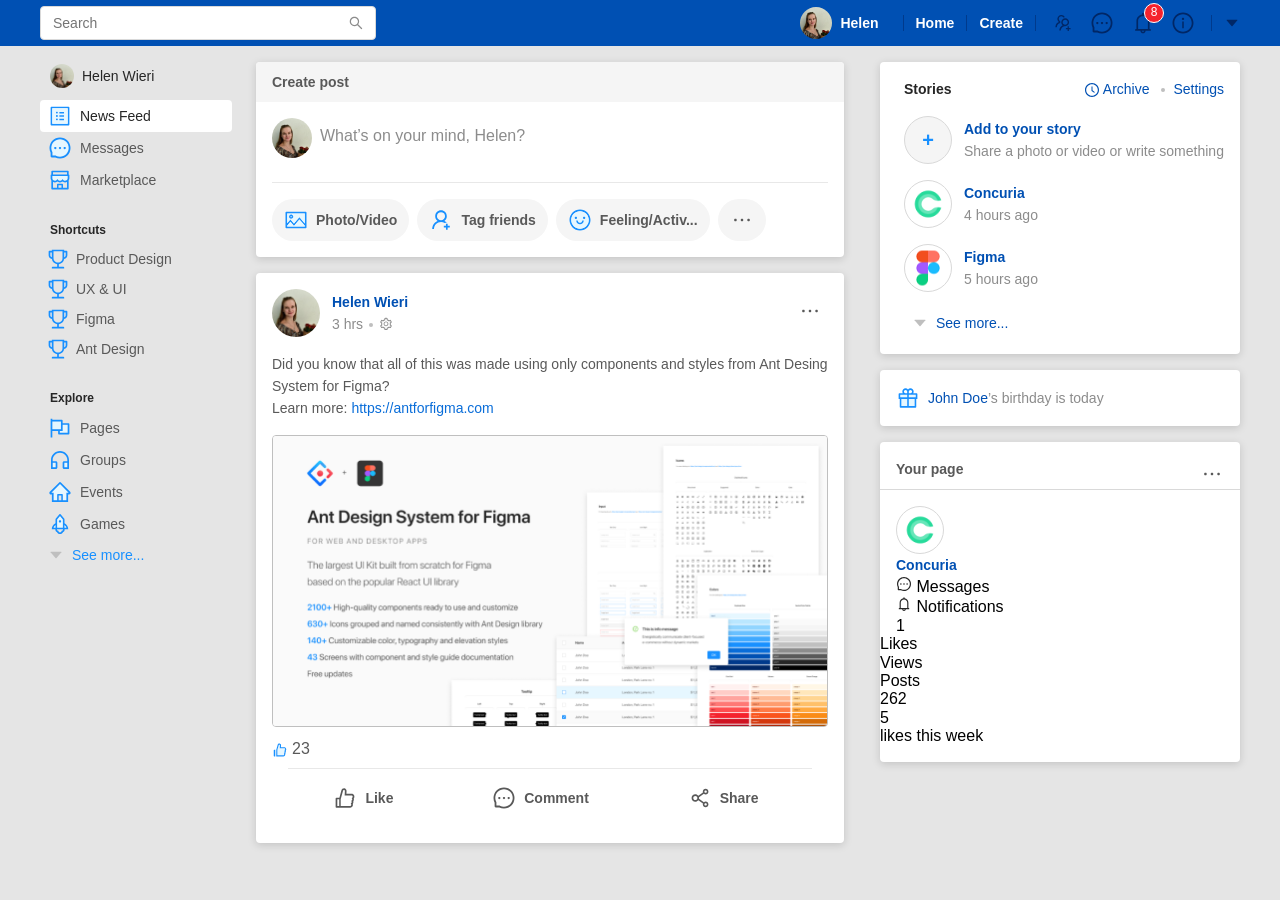
==== commit 1c849700: "Add files via upload" ====
--- a/distance/index.html
+++ b/distance/index.html
@@ -286,7 +286,7 @@
         <div class="right-sidebar">
             <div class="stories">
                 <div class="story-header">
-                    <h4 class="story-title">Stories</h4>
+                    <h4 class="story-main-title">Stories</h4>
                     <div class="story-buttons">
                         <a href="#" class="story-button-link">
                             <svg class="clock-icon" width="16" height="16" viewBox="0 0 16 16" fill="none" xmlns="http://www.w3.org/2000/svg">
@@ -302,21 +302,110 @@
                 </div>
                 <!-- /.story-header -->
                 <a href="#" class="story-item-add">
-                    <img src="img/avatar.png" alt="avatar" class="user-avatar">
+                    <!-- <img src="img/avatar.png" alt="avatar" class="user-avatar"> -->
+                    <div class="story-image">+</div>
                     <div class="story-item-text">
-                        <span class="story-title">Add to your story</span>
+                        <span class="story-item-title">Add to your story</span>
                         <span class="story-text">Share a photo or video or write something</span>
                     </div>
                 </a>
                 <!-- /.story-item-add -->
                 <a href="#" class="story-item">
-                    <img src="img/avatar.png" alt="avatar" class="user-avatar">
+                    <!-- <img src="img/avatar.png" alt="avatar" class="user-avatar"> -->
+                    <div class="story-image concuria"></div>
                     <div class="story-item-text">
-                        <span class="story-title">Concuria</span>
-                        <span class="story-text">Share a photo or video or write something</span>
-                    </div>
-                </a>
-            </div>
+                        <span class="story-item-title">Concuria</span>
+                        <span class="story-text">4 hours ago</span>
+                    </div>
+                </a>
+                <a href="#" class="story-item">
+                    <!-- <img src="img/avatar.png" alt="avatar" class="user-avatar"> -->
+                    <div class="story-image figma"></div>
+                    <div class="story-item-text">
+                        <span class="story-item-title">Figma</span>
+                        <span class="story-text">5 hours ago</span>
+                    </div>
+                </a>
+                <a href="#" class="nav-link">
+                    <svg width="16" height="16" viewBox="0 0 16 16" fill="none" xmlns="http://www.w3.org/2000/svg">
+                        <path d="M13.1308 4.6875H2.8683C2.56049 4.6875 2.38862 5.0125 2.57924 5.23437L7.71049 11.1844C7.85736 11.3547 8.14018 11.3547 8.28861 11.1844L13.4199 5.23437C13.6105 5.0125 13.4386 4.6875 13.1308 4.6875Z" fill="#BFBFBF"/>
+                        </svg>
+                        
+                        <span class="nav-text story-additional">
+                            See more...
+                        </span>
+                </a>
+            </div>
+            <div class="birthday">
+                <div class="user-birthday">
+                    <svg class="birthday-icon" width="24" height="24" viewBox="0 0 24 24" fill="none" xmlns="http://www.w3.org/2000/svg">
+                        <path d="M12.7969 8.85938H19.7812V11.2969H12.7969V8.85938ZM5.34375 12.8906H11.2031V20.1094H5.34375V12.8906ZM4.21875 8.85938H11.2031V11.2969H4.21875V8.85938ZM12.7969 12.8906H18.6562V20.1094H12.7969V12.8906Z" fill="#E6F7FF"/>
+                        <path d="M20.625 7.26562H17.1656C17.4844 6.76406 17.6719 6.16875 17.6719 5.53125C17.6719 3.74766 16.2211 2.29688 14.4375 2.29688C13.4672 2.29688 12.593 2.72812 12 3.40781C11.407 2.72812 10.5328 2.29688 9.5625 2.29688C7.77891 2.29688 6.32812 3.74766 6.32812 5.53125C6.32812 6.16875 6.51328 6.76406 6.83438 7.26562H3.375C2.96016 7.26562 2.625 7.60078 2.625 8.01562V12.7031C2.625 12.8062 2.70937 12.8906 2.8125 12.8906H3.75V20.9531C3.75 21.368 4.08516 21.7031 4.5 21.7031H19.5C19.9148 21.7031 20.25 21.368 20.25 20.9531V12.8906H21.1875C21.2906 12.8906 21.375 12.8062 21.375 12.7031V8.01562C21.375 7.60078 21.0398 7.26562 20.625 7.26562ZM11.2031 20.1094H5.34375V12.8906H11.2031V20.1094ZM11.2031 11.2969H4.21875V8.85938H11.2031V11.2969ZM11.2031 7.17188H9.5625C8.65781 7.17188 7.92188 6.43594 7.92188 5.53125C7.92188 4.62656 8.65781 3.89062 9.5625 3.89062C10.4672 3.89062 11.2031 4.62656 11.2031 5.53125V7.17188ZM12.7969 5.53125C12.7969 4.62656 13.5328 3.89062 14.4375 3.89062C15.3422 3.89062 16.0781 4.62656 16.0781 5.53125C16.0781 6.43594 15.3422 7.17188 14.4375 7.17188H12.7969V5.53125ZM18.6562 20.1094H12.7969V12.8906H18.6562V20.1094ZM19.7812 11.2969H12.7969V8.85938H19.7812V11.2969Z" />
+                        </svg>
+                        
+                    <a href="#" class="user-birthday-name">John Doe</a>
+                    <span class="user-birthday-text">’s birthday is today</span>
+                </div>
+            </div>
+            <!-- /.birthday -->
+            <div class="your-page">
+                <div class="your-page-header">
+                    <div class="page-header-title-options">
+                        <h4 class="your-page-title">Your page</h4>
+                    <svg class="options-icon" width="24" height="24" viewBox="0 0 24 24" fill="none" xmlns="http://www.w3.org/2000/svg">
+                        <path d="M4.125 11.9766C4.125 12.1489 4.15895 12.3196 4.22491 12.4788C4.29087 12.6381 4.38755 12.7828 4.50942 12.9046C4.6313 13.0265 4.77599 13.1232 4.93523 13.1892C5.09447 13.2551 5.26514 13.2891 5.4375 13.2891C5.60986 13.2891 5.78053 13.2551 5.93977 13.1892C6.09901 13.1232 6.2437 13.0265 6.36558 12.9046C6.48745 12.7828 6.58413 12.6381 6.65009 12.4788C6.71605 12.3196 6.75 12.1489 6.75 11.9766C6.75 11.8042 6.71605 11.6335 6.65009 11.4743C6.58413 11.3151 6.48745 11.1704 6.36558 11.0485C6.2437 10.9266 6.09901 10.8299 5.93977 10.764C5.78053 10.698 5.60986 10.6641 5.4375 10.6641C5.26514 10.6641 5.09447 10.698 4.93523 10.764C4.77599 10.8299 4.6313 10.9266 4.50942 11.0485C4.38755 11.1704 4.29087 11.3151 4.22491 11.4743C4.15895 11.6335 4.125 11.8042 4.125 11.9766ZM10.6875 11.9766C10.6875 12.3247 10.8258 12.6585 11.0719 12.9046C11.3181 13.1508 11.6519 13.2891 12 13.2891C12.3481 13.2891 12.6819 13.1508 12.9281 12.9046C13.1742 12.6585 13.3125 12.3247 13.3125 11.9766C13.3125 11.6285 13.1742 11.2946 12.9281 11.0485C12.6819 10.8023 12.3481 10.6641 12 10.6641C11.6519 10.6641 11.3181 10.8023 11.0719 11.0485C10.8258 11.2946 10.6875 11.6285 10.6875 11.9766ZM17.25 11.9766C17.25 12.3247 17.3883 12.6585 17.6344 12.9046C17.8806 13.1508 18.2144 13.2891 18.5625 13.2891C18.9106 13.2891 19.2444 13.1508 19.4906 12.9046C19.7367 12.6585 19.875 12.3247 19.875 11.9766C19.875 11.6285 19.7367 11.2946 19.4906 11.0485C19.2444 10.8023 18.9106 10.6641 18.5625 10.6641C18.2144 10.6641 17.8806 10.8023 17.6344 11.0485C17.3883 11.2946 17.25 11.6285 17.25 11.9766Z" />
+                        </svg> 
+                    </div>
+                </div>
+                <!-- /.your-page-header -->
+                <div class="your-page-body">
+                    <div class="page-body-user">
+                        <div class="story-image concuria"></div>
+                        <div class="name-message-notification">
+                            <span class="page-body-title">Concuria</span>
+                        <div class="messages">
+                            <svg class="messages-icon" width="16" height="16" viewBox="0 0 16 16" fill="none" xmlns="http://www.w3.org/2000/svg">
+                                <path d="M7.25015 8C7.25015 8.19891 7.32917 8.38968 7.46982 8.53033C7.61047 8.67098 7.80124 8.75 8.00015 8.75C8.19906 8.75 8.38983 8.67098 8.53048 8.53033C8.67113 8.38968 8.75015 8.19891 8.75015 8C8.75015 7.80109 8.67113 7.61032 8.53048 7.46967C8.38983 7.32902 8.19906 7.25 8.00015 7.25C7.80124 7.25 7.61047 7.32902 7.46982 7.46967C7.32917 7.61032 7.25015 7.80109 7.25015 8ZM10.3751 8C10.3751 8.19891 10.4542 8.38968 10.5948 8.53033C10.7355 8.67098 10.9262 8.75 11.1251 8.75C11.3241 8.75 11.5148 8.67098 11.6555 8.53033C11.7961 8.38968 11.8751 8.19891 11.8751 8C11.8751 7.80109 11.7961 7.61032 11.6555 7.46967C11.5148 7.32902 11.3241 7.25 11.1251 7.25C10.9262 7.25 10.7355 7.32902 10.5948 7.46967C10.4542 7.61032 10.3751 7.80109 10.3751 8ZM4.12515 8C4.12515 8.19891 4.20417 8.38968 4.34482 8.53033C4.48547 8.67098 4.67624 8.75 4.87515 8.75C5.07406 8.75 5.26483 8.67098 5.40548 8.53033C5.54613 8.38968 5.62515 8.19891 5.62515 8C5.62515 7.80109 5.54613 7.61032 5.40548 7.46967C5.26483 7.32902 5.07406 7.25 4.87515 7.25C4.67624 7.25 4.48547 7.32902 4.34482 7.46967C4.20417 7.61032 4.12515 7.80109 4.12515 8ZM14.4564 5.2875C14.1033 4.44844 13.597 3.69531 12.9517 3.04844C12.3109 2.40531 11.5502 1.8941 10.7126 1.54375C9.85327 1.18281 8.94077 1 8.00015 1H7.9689C7.02202 1.00469 6.10484 1.19219 5.24234 1.56094C4.41196 1.91488 3.65837 2.427 3.02359 3.06875C2.38452 3.71406 1.88296 4.46406 1.53609 5.3C1.17671 6.16563 0.995462 7.08594 1.00015 8.03281C1.00545 9.11792 1.26217 10.187 1.75015 11.1562V13.5312C1.75015 13.7219 1.82587 13.9047 1.96067 14.0395C2.09546 14.1743 2.27828 14.25 2.4689 14.25H4.84546C5.81467 14.738 6.88379 14.9947 7.9689 15H8.00171C8.93765 15 9.84546 14.8188 10.7001 14.4641C11.5335 14.1179 12.2913 13.6126 12.9314 12.9766C13.5767 12.3375 14.0845 11.5906 14.4392 10.7578C14.808 9.89531 14.9955 8.97813 15.0001 8.03125C15.0048 7.07969 14.8205 6.15625 14.4564 5.2875ZM12.0955 12.1313C11.0001 13.2156 9.54702 13.8125 8.00015 13.8125H7.97359C7.0314 13.8078 6.09546 13.5734 5.2689 13.1328L5.13765 13.0625H2.93765V10.8625L2.86734 10.7312C2.42671 9.90469 2.19234 8.96875 2.18765 8.02656C2.1814 6.46875 2.77671 5.00625 3.8689 3.90469C4.95952 2.80312 6.41734 2.19375 7.97515 2.1875H8.00171C8.78296 2.1875 9.54077 2.33906 10.2548 2.63906C10.9517 2.93125 11.5767 3.35156 12.1142 3.88906C12.6501 4.425 13.072 5.05156 13.3642 5.74844C13.6673 6.47031 13.8189 7.23594 13.8158 8.02656C13.8064 9.58281 13.1955 11.0406 12.0955 12.1313Z" fill="#262626"/>
+                            </svg>
+                            <span class="messages-text">Messages</span>
+                            <div class="message-counter"></div>
+                        </div>
+                        <div class="notifications">        
+                            <svg class="notifications-icon" width="16" height="16" viewBox="0 0 16 16" fill="none" xmlns="http://www.w3.org/2000/svg">
+                                <path d="M12.75 12H12.375V6.6875C12.375 4.48281 10.7453 2.66094 8.625 2.35781V1.75C8.625 1.40469 8.34531 1.125 8 1.125C7.65469 1.125 7.375 1.40469 7.375 1.75V2.35781C5.25469 2.66094 3.625 4.48281 3.625 6.6875V12H3.25C2.97344 12 2.75 12.2234 2.75 12.5V13C2.75 13.0688 2.80625 13.125 2.875 13.125H6.25C6.25 14.0906 7.03438 14.875 8 14.875C8.96562 14.875 9.75 14.0906 9.75 13.125H13.125C13.1938 13.125 13.25 13.0688 13.25 13V12.5C13.25 12.2234 13.0266 12 12.75 12ZM8 13.875C7.58594 13.875 7.25 13.5391 7.25 13.125H8.75C8.75 13.5391 8.41406 13.875 8 13.875ZM4.75 12V6.6875C4.75 5.81875 5.0875 5.00312 5.70156 4.38906C6.31562 3.775 7.13125 3.4375 8 3.4375C8.86875 3.4375 9.68437 3.775 10.2984 4.38906C10.9125 5.00312 11.25 5.81875 11.25 6.6875V12H4.75Z" fill="#262626"/>
+                            </svg>
+                            <span class="notifications-text">Notifications</span>
+                            <div class="notification-counter">1</div>
+                        </div>
+                        </div>
+                        
+                    </div>
+                    
+                </div>
+                <!-- /.your-page-body -->
+                <div class="your-page-footer">
+                    <div class="all-footer-buttons">
+                        <div class="your-page-footer-button">
+                            <span>Likes</span>
+                        </div>
+                        <div class="your-page-footer-button">
+                            <span>Views</span>
+                        </div>
+                        <div class="your-page-footer-button">
+                            <span>Posts</span>
+                        </div>
+                    </div>
+                    <div class="your-page-footer-counter">
+                        <div class="total-amount">262</div>
+                        <div class="amount-this-week">
+                            <div class="amount-this-week-counter">5</div>
+                            <span class="amount-this-week-text">likes this week</span> 
+                        </div>
+                    </div>
+                </div>
+                <!-- /.your-page-footer -->
+            </div>
+            <!-- /.your-page -->
         </div>
     </div>
 </body>
--- a/distance/css/style.css
+++ b/distance/css/style.css
@@ -189,7 +189,7 @@
 }
 .main-feed {
     max-width: 588px;
-    margin-top: 18px;
+    margin-top: 16px;
     flex-grow: 1;
 }
 .create-post {
@@ -434,11 +434,153 @@
     fill: #0050B3;
     vertical-align: sub;
 }
+.story-main-title {
+    font-weight: 600;
+    font-size: 14px;
+    line-height: 22px;
+    color: #262626;
+    margin: 0;
+}
+.story-item, 
 .story-item-add {
     display: flex;
     align-items: center;
-}
-.story-item {
-    display: flex;
-    align-items: center;
+    text-decoration: none;
+    margin-bottom: 16px;
+}
+.story-image {
+    width: 48px;
+    height: 48px;
+    flex-shrink: 0;
+    background: #F5F5F5;
+    border: 1px solid #D9D9D9;
+    border-radius: 50%;
+    font-style: normal;
+    font-weight: 600;
+    font-size: 20px;
+    line-height: 28px;
+    display: flex;
+    justify-content: center;
+    align-items: center;
+    text-align: center;
+    color: #1890FF;
+    margin-right: 12px;
+}
+.story-item-title {
+    font-weight: 600;
+    font-size: 14px;
+    line-height: 22px;
+    /* display: flex; */
+    align-items: center;
+    color: #0050B3;
+    width: 100%;
+    display: block;
+}
+.story-text {
+    font-weight: normal;
+    font-size: 14px;
+    line-height: 22px;
+    color: #8C8C8C;
+    width: 100%;
+    word-wrap: break-word;
+}
+.concuria {
+    background-image: url(../img/concuria-logo.png);
+    background-repeat: no-repeat;
+    background-position: center;
+    background-size: cover;
+}
+.figma {
+    background-image: url(../img/figma-logo.png);
+    background-repeat: no-repeat;
+    background-position: center;
+    background-size: cover;
+}
+.story-additional {
+    font-weight: normal;
+    font-size: 14px;
+    line-height: 22px;
+    color: #0050B3;
+}
+.birthday {
+    background: #FFFFFF;
+    box-shadow: 0px 2px 8px rgba(0, 0, 0, 0.15);
+    border-radius: 4px;
+    margin-top: 16px;
+    margin-left: 24px;
+    padding: 16px;
+}
+.user-birthday {
+    display: flex;
+    align-items: center;
+    vertical-align: middle;
+}
+.birthday-icon {
+    fill: #1890FF;
+    vertical-align: sub;
+    margin-right: 8px;
+}
+.user-birthday-name {
+    color: #0050B3;
+    text-decoration: none;
+    vertical-align: middle;
+    font-size: 14px;
+    line-height: 22px;
+    font-weight: normal;
+}
+.user-birthday-text {
+    font-weight: normal;
+    font-size: 14px;
+    line-height: 22px;
+    color: #8C8C8C;
+}
+.your-page {
+    background: #FFFFFF;
+    box-shadow: 0px 2px 8px rgba(0, 0, 0, 0.15);
+    border-radius: 4px;
+    margin-top: 16px;
+    margin-left: 24px;
+    padding-top: 16px;
+    padding-bottom: 16px;
+}
+.your-page-header {
+    margin-bottom: 16px;
+    border-bottom: 1px solid #D9D9D9;
+}
+.page-header-title-options {
+    padding: 0 16px;
+    display: flex;
+    align-items: center;
+    justify-content: space-between;
+}
+.your-page-title {
+    margin: 0;
+    font-weight: 600;
+    font-size: 14px;
+    line-height: 22px;
+    color: #595959;
+    margin-bottom: 9px;
+}
+.options-icon {
+    fill: #595959;
+}
+.your-page-body {
+    padding: 0 16px;
+    display: flex;
+    align-items: center;
+    
+}
+
+.name-message-notification {
+    display: flex;
+    flex-direction: column;
+    /* justify-content: center; */
+    
+}
+
+.page-body-title {
+    font-weight: 600;
+    font-size: 14px;
+    line-height: 22px;
+    color: #0050B3;
 }
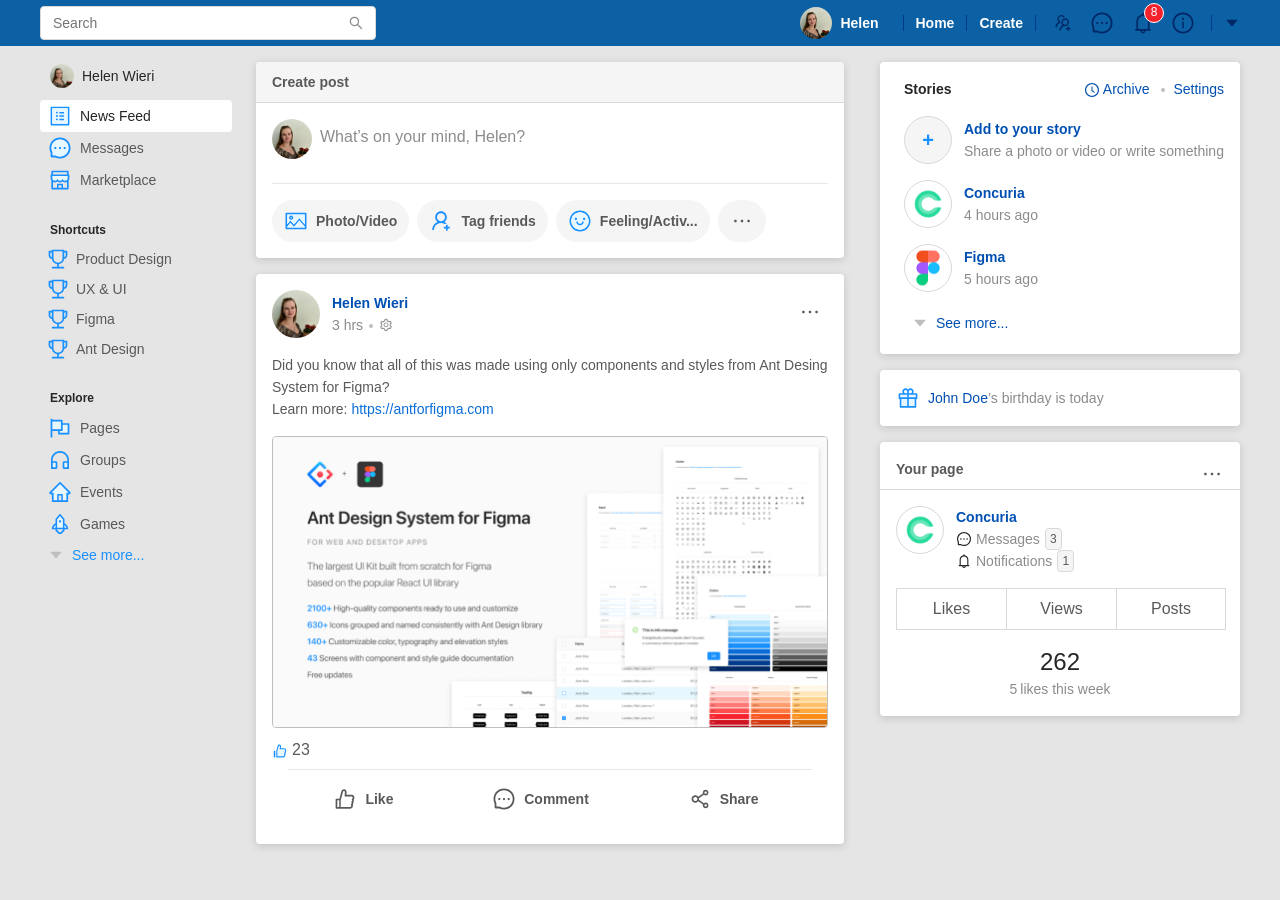
==== commit be7a64be: "Add files via upload" ====
--- a/distance/index.html
+++ b/distance/index.html
@@ -365,22 +365,20 @@
                             <span class="page-body-title">Concuria</span>
                         <div class="messages">
                             <svg class="messages-icon" width="16" height="16" viewBox="0 0 16 16" fill="none" xmlns="http://www.w3.org/2000/svg">
-                                <path d="M7.25015 8C7.25015 8.19891 7.32917 8.38968 7.46982 8.53033C7.61047 8.67098 7.80124 8.75 8.00015 8.75C8.19906 8.75 8.38983 8.67098 8.53048 8.53033C8.67113 8.38968 8.75015 8.19891 8.75015 8C8.75015 7.80109 8.67113 7.61032 8.53048 7.46967C8.38983 7.32902 8.19906 7.25 8.00015 7.25C7.80124 7.25 7.61047 7.32902 7.46982 7.46967C7.32917 7.61032 7.25015 7.80109 7.25015 8ZM10.3751 8C10.3751 8.19891 10.4542 8.38968 10.5948 8.53033C10.7355 8.67098 10.9262 8.75 11.1251 8.75C11.3241 8.75 11.5148 8.67098 11.6555 8.53033C11.7961 8.38968 11.8751 8.19891 11.8751 8C11.8751 7.80109 11.7961 7.61032 11.6555 7.46967C11.5148 7.32902 11.3241 7.25 11.1251 7.25C10.9262 7.25 10.7355 7.32902 10.5948 7.46967C10.4542 7.61032 10.3751 7.80109 10.3751 8ZM4.12515 8C4.12515 8.19891 4.20417 8.38968 4.34482 8.53033C4.48547 8.67098 4.67624 8.75 4.87515 8.75C5.07406 8.75 5.26483 8.67098 5.40548 8.53033C5.54613 8.38968 5.62515 8.19891 5.62515 8C5.62515 7.80109 5.54613 7.61032 5.40548 7.46967C5.26483 7.32902 5.07406 7.25 4.87515 7.25C4.67624 7.25 4.48547 7.32902 4.34482 7.46967C4.20417 7.61032 4.12515 7.80109 4.12515 8ZM14.4564 5.2875C14.1033 4.44844 13.597 3.69531 12.9517 3.04844C12.3109 2.40531 11.5502 1.8941 10.7126 1.54375C9.85327 1.18281 8.94077 1 8.00015 1H7.9689C7.02202 1.00469 6.10484 1.19219 5.24234 1.56094C4.41196 1.91488 3.65837 2.427 3.02359 3.06875C2.38452 3.71406 1.88296 4.46406 1.53609 5.3C1.17671 6.16563 0.995462 7.08594 1.00015 8.03281C1.00545 9.11792 1.26217 10.187 1.75015 11.1562V13.5312C1.75015 13.7219 1.82587 13.9047 1.96067 14.0395C2.09546 14.1743 2.27828 14.25 2.4689 14.25H4.84546C5.81467 14.738 6.88379 14.9947 7.9689 15H8.00171C8.93765 15 9.84546 14.8188 10.7001 14.4641C11.5335 14.1179 12.2913 13.6126 12.9314 12.9766C13.5767 12.3375 14.0845 11.5906 14.4392 10.7578C14.808 9.89531 14.9955 8.97813 15.0001 8.03125C15.0048 7.07969 14.8205 6.15625 14.4564 5.2875ZM12.0955 12.1313C11.0001 13.2156 9.54702 13.8125 8.00015 13.8125H7.97359C7.0314 13.8078 6.09546 13.5734 5.2689 13.1328L5.13765 13.0625H2.93765V10.8625L2.86734 10.7312C2.42671 9.90469 2.19234 8.96875 2.18765 8.02656C2.1814 6.46875 2.77671 5.00625 3.8689 3.90469C4.95952 2.80312 6.41734 2.19375 7.97515 2.1875H8.00171C8.78296 2.1875 9.54077 2.33906 10.2548 2.63906C10.9517 2.93125 11.5767 3.35156 12.1142 3.88906C12.6501 4.425 13.072 5.05156 13.3642 5.74844C13.6673 6.47031 13.8189 7.23594 13.8158 8.02656C13.8064 9.58281 13.1955 11.0406 12.0955 12.1313Z" fill="#262626"/>
+                                <path d="M7.25015 8C7.25015 8.19891 7.32917 8.38968 7.46982 8.53033C7.61047 8.67098 7.80124 8.75 8.00015 8.75C8.19906 8.75 8.38983 8.67098 8.53048 8.53033C8.67113 8.38968 8.75015 8.19891 8.75015 8C8.75015 7.80109 8.67113 7.61032 8.53048 7.46967C8.38983 7.32902 8.19906 7.25 8.00015 7.25C7.80124 7.25 7.61047 7.32902 7.46982 7.46967C7.32917 7.61032 7.25015 7.80109 7.25015 8ZM10.3751 8C10.3751 8.19891 10.4542 8.38968 10.5948 8.53033C10.7355 8.67098 10.9262 8.75 11.1251 8.75C11.3241 8.75 11.5148 8.67098 11.6555 8.53033C11.7961 8.38968 11.8751 8.19891 11.8751 8C11.8751 7.80109 11.7961 7.61032 11.6555 7.46967C11.5148 7.32902 11.3241 7.25 11.1251 7.25C10.9262 7.25 10.7355 7.32902 10.5948 7.46967C10.4542 7.61032 10.3751 7.80109 10.3751 8ZM4.12515 8C4.12515 8.19891 4.20417 8.38968 4.34482 8.53033C4.48547 8.67098 4.67624 8.75 4.87515 8.75C5.07406 8.75 5.26483 8.67098 5.40548 8.53033C5.54613 8.38968 5.62515 8.19891 5.62515 8C5.62515 7.80109 5.54613 7.61032 5.40548 7.46967C5.26483 7.32902 5.07406 7.25 4.87515 7.25C4.67624 7.25 4.48547 7.32902 4.34482 7.46967C4.20417 7.61032 4.12515 7.80109 4.12515 8ZM14.4564 5.2875C14.1033 4.44844 13.597 3.69531 12.9517 3.04844C12.3109 2.40531 11.5502 1.8941 10.7126 1.54375C9.85327 1.18281 8.94077 1 8.00015 1H7.9689C7.02202 1.00469 6.10484 1.19219 5.24234 1.56094C4.41196 1.91488 3.65837 2.427 3.02359 3.06875C2.38452 3.71406 1.88296 4.46406 1.53609 5.3C1.17671 6.16563 0.995462 7.08594 1.00015 8.03281C1.00545 9.11792 1.26217 10.187 1.75015 11.1562V13.5312C1.75015 13.7219 1.82587 13.9047 1.96067 14.0395C2.09546 14.1743 2.27828 14.25 2.4689 14.25H4.84546C5.81467 14.738 6.88379 14.9947 7.9689 15H8.00171C8.93765 15 9.84546 14.8188 10.7001 14.4641C11.5335 14.1179 12.2913 13.6126 12.9314 12.9766C13.5767 12.3375 14.0845 11.5906 14.4392 10.7578C14.808 9.89531 14.9955 8.97813 15.0001 8.03125C15.0048 7.07969 14.8205 6.15625 14.4564 5.2875ZM12.0955 12.1313C11.0001 13.2156 9.54702 13.8125 8.00015 13.8125H7.97359C7.0314 13.8078 6.09546 13.5734 5.2689 13.1328L5.13765 13.0625H2.93765V10.8625L2.86734 10.7312C2.42671 9.90469 2.19234 8.96875 2.18765 8.02656C2.1814 6.46875 2.77671 5.00625 3.8689 3.90469C4.95952 2.80312 6.41734 2.19375 7.97515 2.1875H8.00171C8.78296 2.1875 9.54077 2.33906 10.2548 2.63906C10.9517 2.93125 11.5767 3.35156 12.1142 3.88906C12.6501 4.425 13.072 5.05156 13.3642 5.74844C13.6673 6.47031 13.8189 7.23594 13.8158 8.02656C13.8064 9.58281 13.1955 11.0406 12.0955 12.1313Z"/>
                             </svg>
                             <span class="messages-text">Messages</span>
-                            <div class="message-counter"></div>
+                            <div class="message-counter">3</div>
                         </div>
                         <div class="notifications">        
                             <svg class="notifications-icon" width="16" height="16" viewBox="0 0 16 16" fill="none" xmlns="http://www.w3.org/2000/svg">
-                                <path d="M12.75 12H12.375V6.6875C12.375 4.48281 10.7453 2.66094 8.625 2.35781V1.75C8.625 1.40469 8.34531 1.125 8 1.125C7.65469 1.125 7.375 1.40469 7.375 1.75V2.35781C5.25469 2.66094 3.625 4.48281 3.625 6.6875V12H3.25C2.97344 12 2.75 12.2234 2.75 12.5V13C2.75 13.0688 2.80625 13.125 2.875 13.125H6.25C6.25 14.0906 7.03438 14.875 8 14.875C8.96562 14.875 9.75 14.0906 9.75 13.125H13.125C13.1938 13.125 13.25 13.0688 13.25 13V12.5C13.25 12.2234 13.0266 12 12.75 12ZM8 13.875C7.58594 13.875 7.25 13.5391 7.25 13.125H8.75C8.75 13.5391 8.41406 13.875 8 13.875ZM4.75 12V6.6875C4.75 5.81875 5.0875 5.00312 5.70156 4.38906C6.31562 3.775 7.13125 3.4375 8 3.4375C8.86875 3.4375 9.68437 3.775 10.2984 4.38906C10.9125 5.00312 11.25 5.81875 11.25 6.6875V12H4.75Z" fill="#262626"/>
+                                <path d="M12.75 12H12.375V6.6875C12.375 4.48281 10.7453 2.66094 8.625 2.35781V1.75C8.625 1.40469 8.34531 1.125 8 1.125C7.65469 1.125 7.375 1.40469 7.375 1.75V2.35781C5.25469 2.66094 3.625 4.48281 3.625 6.6875V12H3.25C2.97344 12 2.75 12.2234 2.75 12.5V13C2.75 13.0688 2.80625 13.125 2.875 13.125H6.25C6.25 14.0906 7.03438 14.875 8 14.875C8.96562 14.875 9.75 14.0906 9.75 13.125H13.125C13.1938 13.125 13.25 13.0688 13.25 13V12.5C13.25 12.2234 13.0266 12 12.75 12ZM8 13.875C7.58594 13.875 7.25 13.5391 7.25 13.125H8.75C8.75 13.5391 8.41406 13.875 8 13.875ZM4.75 12V6.6875C4.75 5.81875 5.0875 5.00312 5.70156 4.38906C6.31562 3.775 7.13125 3.4375 8 3.4375C8.86875 3.4375 9.68437 3.775 10.2984 4.38906C10.9125 5.00312 11.25 5.81875 11.25 6.6875V12H4.75Z"/>
                             </svg>
                             <span class="notifications-text">Notifications</span>
                             <div class="notification-counter">1</div>
                         </div>
                         </div>
-                        
-                    </div>
-                    
+                    </div>
                 </div>
                 <!-- /.your-page-body -->
                 <div class="your-page-footer">
@@ -398,7 +396,7 @@
                     <div class="your-page-footer-counter">
                         <div class="total-amount">262</div>
                         <div class="amount-this-week">
-                            <div class="amount-this-week-counter">5</div>
+                            <div class="amount-this-week-counter">5 </div>
                             <span class="amount-this-week-text">likes this week</span> 
                         </div>
                     </div>
--- a/distance/css/style.css
+++ b/distance/css/style.css
@@ -9,12 +9,11 @@
 .header {
     padding-top: 6px;
     padding-bottom: 6px;
-    background-color: #0050B3;
+    background-color: #0B61A4;
 }
 .header-block {
     max-width: 1200px;
     margin: auto;
-    /* border: 1px solid yellow; */
     display: flex;
     align-items: center;
     justify-content: space-between;
@@ -202,6 +201,7 @@
 .create-post-header {
     background: #F5F5F5;
     padding: 9px 16px;
+    border-bottom: 1px solid #D9D9D9;
 }
 .create-post-title {
     margin: 0;
@@ -568,14 +568,16 @@
     padding: 0 16px;
     display: flex;
     align-items: center;
-    
-}
-
+    margin-bottom: 16px;
+}
+.page-body-user {
+    display: flex;
+
+}
 .name-message-notification {
     display: flex;
     flex-direction: column;
-    /* justify-content: center; */
-    
+    justify-content: center;
 }
 
 .page-body-title {
@@ -583,4 +585,95 @@
     font-size: 14px;
     line-height: 22px;
     color: #0050B3;
+}
+.messages, 
+.notifications {
+    display: flex;
+    align-items: center;
+}
+.messages-icon, 
+.notifications-icon {
+    fill: #262626;
+    margin-right: 4px;
+}
+.messages-text, 
+.notifications-text {
+    font-weight: normal;
+    font-size: 14px;
+    line-height: 22px;
+    color: #8C8C8C;
+}
+.message-counter,
+.notification-counter {
+    width: 17px;
+    height: 22px;
+    background: #F5F5F5;
+    border: 1px solid #D9D9D9;
+    border-radius: 4px;
+    font-size: 12px;
+    line-height: 20px;
+    text-align: center;
+    color: #595959;
+    margin-left: 5px;
+}
+
+.your-page-footer {
+    margin-top: 16px;
+    padding-left: 16px;
+    padding-right: 16px;
+}
+.your-page-footer::before {
+    content: "";
+    width: 100%;
+    height: 1px;
+    background-color: #E8E8E8;
+    margin-bottom: 16px;
+}
+.all-footer-buttons {
+    display: flex;
+    align-items: center;
+    margin-top: 16px;
+    margin-bottom: 16px;
+}
+.your-page-footer-button {
+    background: #FFFFFF;
+    border: 1px solid #D9D9D9;
+    border-right: none;
+    font-size: 16px;
+    line-height: 24px;
+    text-align: center;
+    color: #595959;
+    padding-top: 8px;
+    padding-bottom: 8px;
+    min-width: 110px;
+}
+.your-page-footer-button:last-child {
+    border-right: 1px solid #D9D9D9;
+}
+
+.total-amount {
+    display: block;
+    text-align: center;
+    width: 100%;
+    font-size: 24px;
+    line-height: 32px;
+    color: #262626;
+}
+.amount-this-week {
+    display: flex;
+    align-items: center;
+    justify-content: center;
+}
+.amount-this-week-counter {
+    font-size: 14px;
+    line-height: 22px;
+    color: #8C8C8C;
+    margin-right: 3px;
+    text-align: center;
+}
+.amount-this-week-text {
+    font-size: 14px;
+    line-height: 22px;
+    color: #8C8C8C;
+    text-align: center;
 }
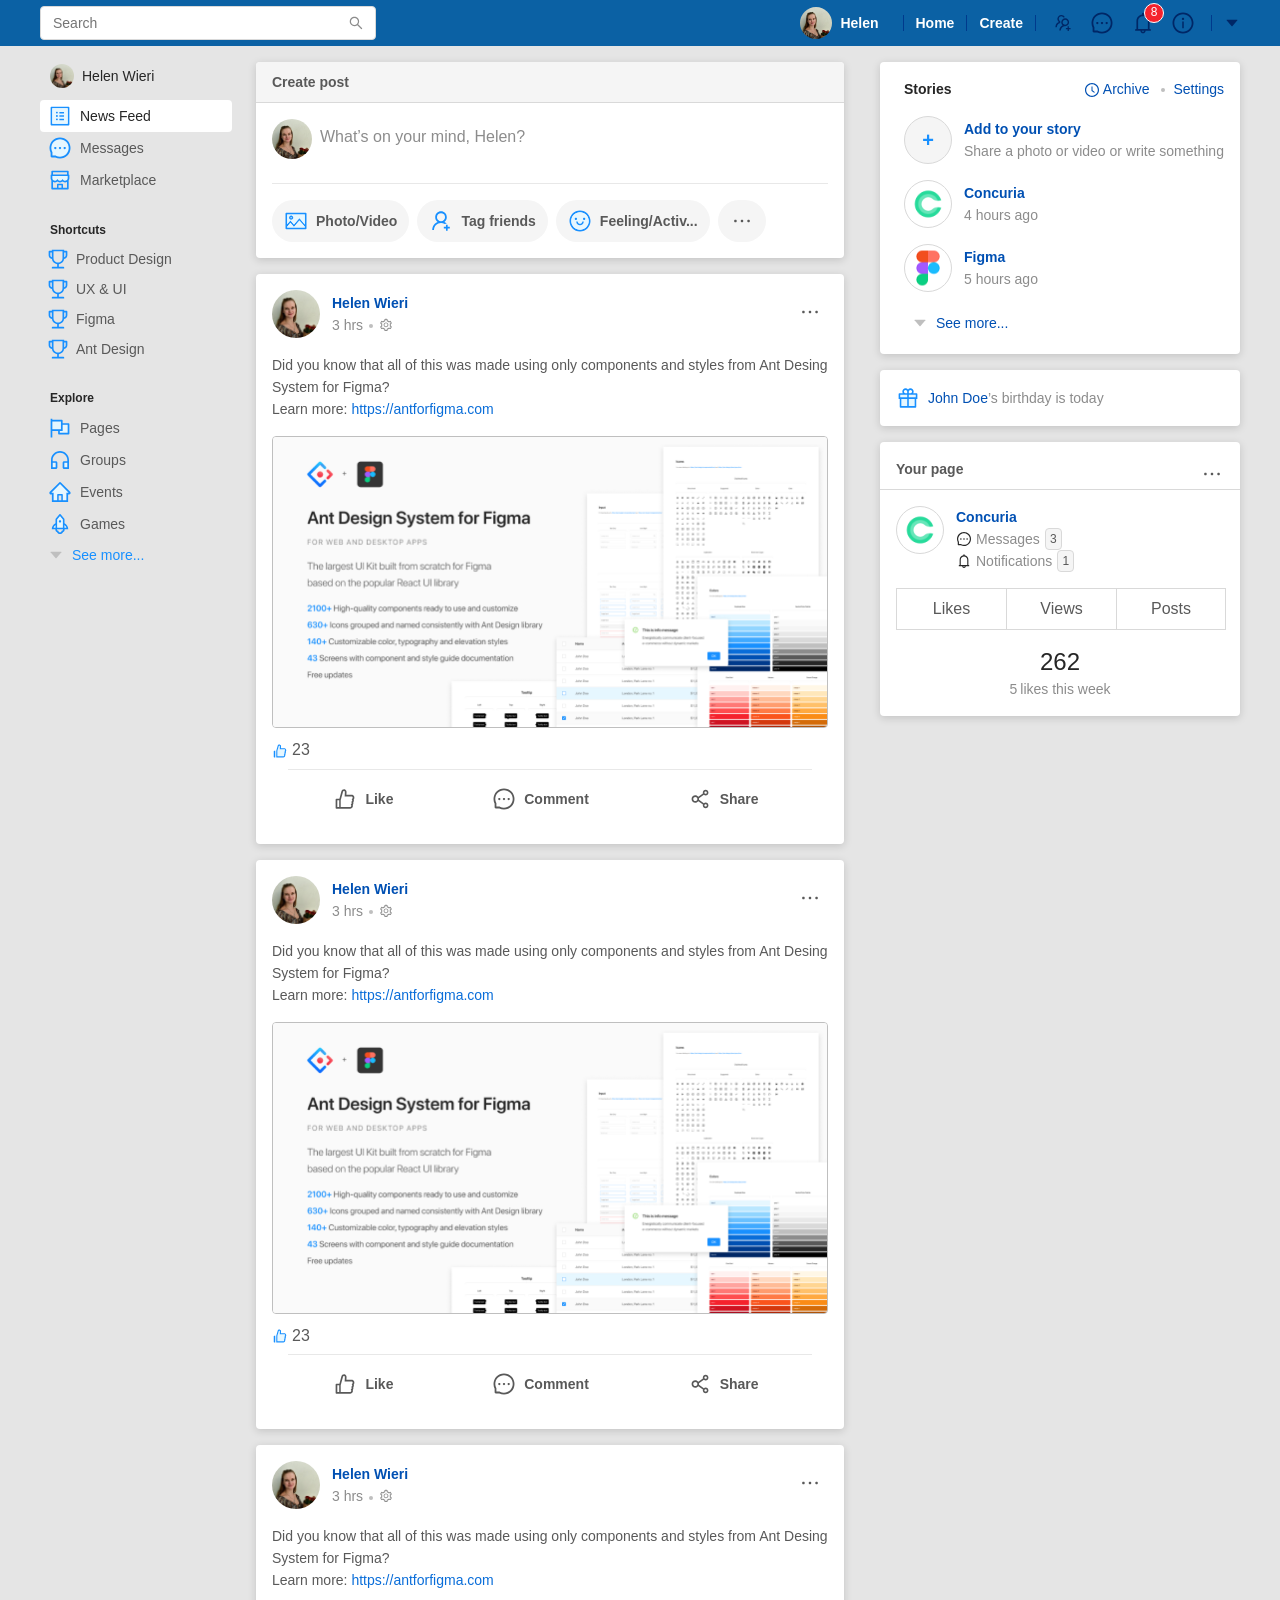
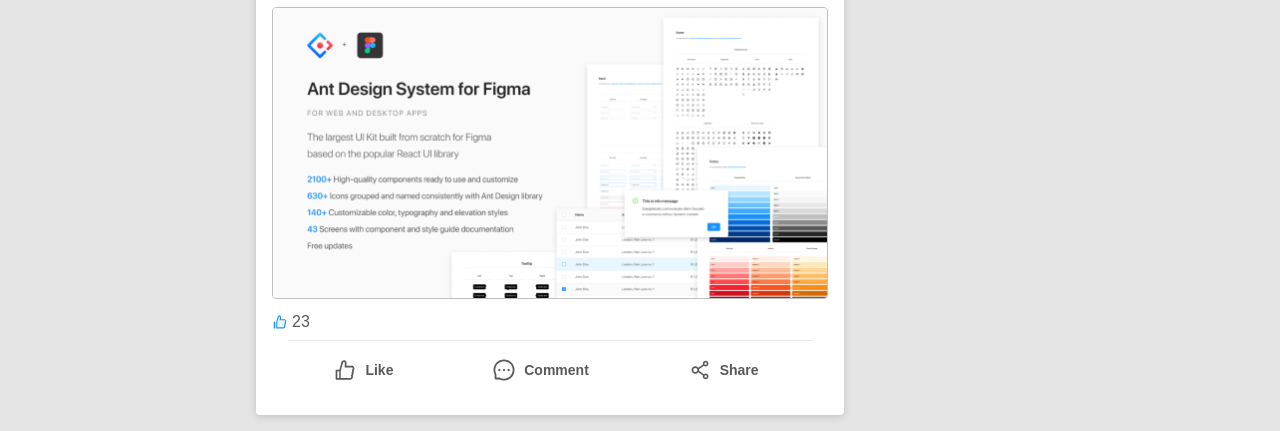
==== commit 65c5c47b: "Add files via upload" ====
--- a/distance/index.html
+++ b/distance/index.html
@@ -10,6 +10,11 @@
 <body>
     <header class="header">
         <div class="header-block">
+            <button class="m-menu">
+                <span class="line"></span>
+                <span class="line"></span>
+                <span class="line"></span>
+            </button>
             <div class="seach">
                 <input type="text" class="search-input" autocomplete="off" placeholder="Search">
             </div>
@@ -281,6 +286,122 @@
                 <!-- /.post-footer -->
             </div>
             <!-- /.post -->
+            <div class="post">
+                <div class="post-header">
+                    <div class="user">
+                        <img class="user-avatar" src="img/avatar.jpg" alt="avatar">
+                            <div class="post-info">
+                                <a href="#" class="post-author">Helen Wieri</a>
+                                <div class="post-info-time">
+                                    <span class="post-time">3 hrs</span>
+                                <svg width="14" height="14" viewBox="0 0 14 14" fill="none" xmlns="http://www.w3.org/2000/svg">
+                                    <path d="M12.6438 8.55473L11.7483 7.7891C11.7907 7.52934 11.8126 7.2641 11.8126 6.99887C11.8126 6.73363 11.7907 6.4684 11.7483 6.20863L12.6438 5.44301C12.7114 5.38519 12.7597 5.30817 12.7824 5.22221C12.8051 5.13624 12.8011 5.0454 12.771 4.96176L12.7587 4.92621C12.5121 4.23719 12.143 3.59845 11.669 3.04086L11.6444 3.01215C11.5869 2.94454 11.5103 2.89595 11.4246 2.87276C11.339 2.84958 11.2483 2.85289 11.1645 2.88227L10.053 3.27738C9.64285 2.94106 9.18485 2.67582 8.68992 2.48988L8.47528 1.32777C8.45908 1.24033 8.41667 1.15989 8.35366 1.09713C8.29066 1.03437 8.21005 0.992262 8.12254 0.976407L8.08563 0.969571C7.37332 0.841055 6.6241 0.841055 5.9118 0.969571L5.87489 0.976407C5.78738 0.992262 5.70677 1.03437 5.64377 1.09713C5.58076 1.15989 5.53835 1.24033 5.52215 1.32777L5.30614 2.49535C4.81516 2.68133 4.35795 2.94642 3.95262 3.28012L2.83289 2.88227C2.74918 2.85266 2.65843 2.84922 2.57271 2.87242C2.487 2.89562 2.41037 2.94436 2.35301 3.01215L2.3284 3.04086C1.85501 3.59884 1.48591 4.23747 1.23875 4.92621L1.22645 4.96176C1.16493 5.13266 1.21551 5.32406 1.3536 5.44301L2.26004 6.21684C2.21766 6.47387 2.19715 6.73637 2.19715 6.9975C2.19715 7.26 2.21766 7.5225 2.26004 7.77817L1.3536 8.55199C1.28605 8.60982 1.23771 8.68683 1.215 8.7728C1.19229 8.85876 1.19628 8.9496 1.22645 9.03324L1.23875 9.06879C1.48621 9.75785 1.85262 10.3936 2.3284 10.9541L2.35301 10.9829C2.41051 11.0505 2.48714 11.0991 2.5728 11.1222C2.65847 11.1454 2.74915 11.1421 2.83289 11.1127L3.95262 10.7149C4.36004 11.0498 4.81532 11.3151 5.30614 11.4997L5.52215 12.6672C5.53835 12.7547 5.58076 12.8351 5.64377 12.8979C5.70677 12.9606 5.78738 13.0027 5.87489 13.0186L5.9118 13.0254C6.63065 13.1546 7.36678 13.1546 8.08563 13.0254L8.12254 13.0186C8.21005 13.0027 8.29066 12.9606 8.35366 12.8979C8.41667 12.8351 8.45908 12.7547 8.47528 12.6672L8.68992 11.5051C9.18465 11.3197 9.64524 11.0536 10.053 10.7176L11.1645 11.1127C11.2483 11.1423 11.339 11.1458 11.4247 11.1226C11.5104 11.0994 11.5871 11.0506 11.6444 10.9829L11.669 10.9541C12.1448 10.3922 12.5112 9.75785 12.7587 9.06879L12.771 9.03324C12.8325 8.86508 12.7819 8.67367 12.6438 8.55473ZM10.7776 6.36996C10.8118 6.57641 10.8296 6.78832 10.8296 7.00024C10.8296 7.21215 10.8118 7.42406 10.7776 7.63051L10.6874 8.17875L11.7087 9.05238C11.5539 9.40907 11.3584 9.74672 11.1263 10.0586L9.8575 9.60883L9.42821 9.96156C9.10145 10.2295 8.73778 10.4401 8.34403 10.5877L7.82313 10.7832L7.5784 12.1094C7.19227 12.1532 6.80243 12.1532 6.41629 12.1094L6.17157 10.7805L5.65477 10.5823C5.26512 10.4346 4.90282 10.2241 4.57879 9.95746L4.1495 9.60336L2.87254 10.0573C2.64012 9.74418 2.44598 9.40649 2.29012 9.05102L3.32235 8.16918L3.23348 7.62231C3.20067 7.41859 3.18289 7.20805 3.18289 7.00024C3.18289 6.79106 3.1993 6.58188 3.23348 6.37816L3.32235 5.83129L2.29012 4.94945C2.44461 4.59262 2.64012 4.25629 2.87254 3.9432L4.1495 4.39711L4.57879 4.04301C4.90282 3.77641 5.26512 3.56586 5.65477 3.4182L6.17293 3.2227L6.41766 1.89379C6.80184 1.85004 7.19422 1.85004 7.57977 1.89379L7.8245 3.21996L8.34539 3.41547C8.73778 3.56313 9.10282 3.77367 9.42957 4.04164L9.85887 4.39438L11.1276 3.94457C11.36 4.25766 11.5542 4.59535 11.71 4.95082L10.6888 5.82445L10.7776 6.36996ZM7.00008 4.45727C5.67118 4.45727 4.59383 5.53461 4.59383 6.86352C4.59383 8.19242 5.67118 9.26977 7.00008 9.26977C8.32899 9.26977 9.40633 8.19242 9.40633 6.86352C9.40633 5.53461 8.32899 4.45727 7.00008 4.45727ZM8.08289 7.94633C7.94087 8.08876 7.77209 8.2017 7.58626 8.27866C7.40043 8.35562 7.20122 8.39508 7.00008 8.39477C6.59129 8.39477 6.20711 8.23481 5.91727 7.94633C5.77484 7.80431 5.6619 7.63553 5.58494 7.4497C5.50798 7.26387 5.46852 7.06465 5.46883 6.86352C5.46883 6.45473 5.62879 6.07055 5.91727 5.7807C6.20711 5.49086 6.59129 5.33227 7.00008 5.33227C7.40887 5.33227 7.79305 5.49086 8.08289 5.7807C8.22532 5.92272 8.33827 6.09151 8.41523 6.27734C8.49219 6.46317 8.53164 6.66238 8.53133 6.86352C8.53133 7.27231 8.37137 7.65649 8.08289 7.94633Z" fill="#8C8C8C"/>
+                                </svg>
+                            </div>                                   
+                            </div>
+                    </div>
+                    <button class="post-header-button">
+                        <svg class="post-button-icon" width="24" height="24" viewBox="0 0 24 24" fill="none" xmlns="http://www.w3.org/2000/svg">
+                            <path d="M4.125 11.9766C4.125 12.1489 4.15895 12.3196 4.22491 12.4788C4.29087 12.6381 4.38755 12.7828 4.50942 12.9046C4.6313 13.0265 4.77599 13.1232 4.93523 13.1892C5.09447 13.2551 5.26514 13.2891 5.4375 13.2891C5.60986 13.2891 5.78053 13.2551 5.93977 13.1892C6.09901 13.1232 6.2437 13.0265 6.36558 12.9046C6.48745 12.7828 6.58413 12.6381 6.65009 12.4788C6.71605 12.3196 6.75 12.1489 6.75 11.9766C6.75 11.8042 6.71605 11.6335 6.65009 11.4743C6.58413 11.3151 6.48745 11.1704 6.36558 11.0485C6.2437 10.9266 6.09901 10.8299 5.93977 10.764C5.78053 10.698 5.60986 10.6641 5.4375 10.6641C5.26514 10.6641 5.09447 10.698 4.93523 10.764C4.77599 10.8299 4.6313 10.9266 4.50942 11.0485C4.38755 11.1704 4.29087 11.3151 4.22491 11.4743C4.15895 11.6335 4.125 11.8042 4.125 11.9766ZM10.6875 11.9766C10.6875 12.3247 10.8258 12.6585 11.0719 12.9046C11.3181 13.1508 11.6519 13.2891 12 13.2891C12.3481 13.2891 12.6819 13.1508 12.9281 12.9046C13.1742 12.6585 13.3125 12.3247 13.3125 11.9766C13.3125 11.6285 13.1742 11.2946 12.9281 11.0485C12.6819 10.8023 12.3481 10.6641 12 10.6641C11.6519 10.6641 11.3181 10.8023 11.0719 11.0485C10.8258 11.2946 10.6875 11.6285 10.6875 11.9766ZM17.25 11.9766C17.25 12.3247 17.3883 12.6585 17.6344 12.9046C17.8806 13.1508 18.2144 13.2891 18.5625 13.2891C18.9106 13.2891 19.2444 13.1508 19.4906 12.9046C19.7367 12.6585 19.875 12.3247 19.875 11.9766C19.875 11.6285 19.7367 11.2946 19.4906 11.0485C19.2444 10.8023 18.9106 10.6641 18.5625 10.6641C18.2144 10.6641 17.8806 10.8023 17.6344 11.0485C17.3883 11.2946 17.25 11.6285 17.25 11.9766Z" fill="#595959"/>
+                        </svg>
+                    </button>
+                </div>
+                <!-- /.post-header -->
+                <div class="post-content">
+                    <p class="post-text">Did you know that all of this was made using only components and styles from Ant Desing System for Figma? 
+                        <br>Learn more: <a href="https://antforfigma.com">https://antforfigma.com</a></p>
+                        <img src="img/post-img.png" alt="post-image" class="post-image">
+                </div>
+                <!-- /.post-content -->
+                <div class="likes">
+                    <svg class="likes-icon" width="16" height="16" viewBox="0 0 16 16" fill="none" xmlns="http://www.w3.org/2000/svg">
+                            <path d="M4.26562 7.74846V14.436L4.27031 7.74846H4.26562ZM12.675 6.36877H7.7625L7.9125 3.26877C7.92188 3.08283 7.83906 2.90783 7.68437 2.79221C7.58906 2.72189 7.47188 2.68596 7.35469 2.68752C7.04844 2.68908 6.77813 2.89689 6.69531 3.19221C6.11563 5.29221 5.68125 6.86721 5.39062 7.91877V13.3125H11.6313C11.7874 13.2425 11.9201 13.1289 12.0132 12.9853C12.1063 12.8417 12.156 12.6743 12.1562 12.5031C12.1562 12.3516 12.1203 12.2078 12.0484 12.0766L11.8313 11.6797L12.1734 11.3828C12.2698 11.2994 12.347 11.1962 12.3998 11.0803C12.4527 10.9643 12.4799 10.8384 12.4797 10.711C12.4797 10.5594 12.4437 10.4156 12.3719 10.2844L12.1547 9.88752L12.4969 9.59064C12.5932 9.50723 12.6704 9.40403 12.7232 9.28809C12.7761 9.17215 12.8033 9.04618 12.8031 8.91877C12.8031 8.76721 12.7672 8.62346 12.6953 8.49221L12.4766 8.09377L12.8188 7.79689C12.9151 7.71348 12.9923 7.61028 13.0451 7.49434C13.098 7.3784 13.1252 7.25243 13.125 7.12502C13.125 6.82658 12.9531 6.53908 12.675 6.36877Z" fill="#E6F7FF"/>
+                            <path d="M1.75 8.25005V13.9375C1.75 14.2141 1.97344 14.4375 2.25 14.4375H3.26562V7.75005H2.25C1.97344 7.75005 1.75 7.97349 1.75 8.25005ZM13.8422 8.33911C14.1047 7.99224 14.25 7.56724 14.25 7.12505C14.25 6.42349 13.8578 5.75786 13.2266 5.39067C13.0641 5.29535 12.879 5.24519 12.6906 5.24536H8.94219L9.03594 3.32505C9.05937 2.86099 8.89531 2.42036 8.575 2.08442C8.4187 1.91868 8.23 1.78683 8.02061 1.69705C7.81123 1.60728 7.58563 1.5615 7.35781 1.56255C6.54531 1.56255 5.82656 2.10942 5.61094 2.89224L4.27031 7.74849L4.26562 14.436H11.6422C11.7875 14.436 11.9266 14.4079 12.0562 14.3516C12.8 14.0344 13.2797 13.3079 13.2797 12.5016C13.2797 12.3047 13.2516 12.111 13.1953 11.9235C13.4578 11.5766 13.6031 11.1516 13.6031 10.7094C13.6031 10.5125 13.575 10.3188 13.5188 10.1313C13.7812 9.78442 13.9266 9.35942 13.9266 8.91724C13.9266 8.72036 13.8984 8.52661 13.8422 8.33911ZM12.8188 7.79692L12.4766 8.0938L12.6953 8.49224C12.7669 8.62297 12.804 8.76976 12.8031 8.9188C12.8031 9.17661 12.6922 9.42192 12.4969 9.59067L12.1547 9.88755L12.3719 10.2844C12.4434 10.4152 12.4805 10.562 12.4797 10.711C12.4797 10.9688 12.3687 11.2141 12.1734 11.3829L11.8313 11.6797L12.0484 12.0766C12.12 12.2073 12.1571 12.3541 12.1562 12.5032C12.1562 12.8532 11.95 13.1688 11.6313 13.3125H5.39062V7.9188C5.68125 6.8688 6.11562 5.2938 6.69531 3.19224C6.73581 3.04809 6.82198 2.92098 6.94087 2.82998C7.05977 2.73898 7.20497 2.689 7.35469 2.68755C7.47188 2.68599 7.58906 2.72192 7.68437 2.79224C7.83906 2.90786 7.92188 3.08286 7.9125 3.2688L7.7625 6.3688H12.675C12.9531 6.53911 13.125 6.82661 13.125 7.12505C13.125 7.38286 13.0141 7.62817 12.8188 7.79692Z" fill="#1890FF"/>                            
+                    </svg>
+                    <span class="likes-counter">23</span>
+                </div>
+                <!-- /.likes -->
+                <div class="post-footer">
+                    <button class="post-button">
+                        <svg class="post-button-icon" width="24" height="24" viewBox="0 0 24 24" fill="none" xmlns="http://www.w3.org/2000/svg">
+                            <path d="M20.7633 12.5094C21.157 11.9891 21.375 11.3516 21.375 10.6883C21.375 9.63596 20.7867 8.63987 19.8398 8.0844C19.5961 7.94142 19.3185 7.86617 19.0359 7.86643H13.4156L13.5563 4.98596C13.5891 4.28987 13.343 3.62893 12.8648 3.12502C12.6302 2.87665 12.3471 2.67904 12.0331 2.5444C11.7191 2.40975 11.3807 2.34094 11.0391 2.34221C9.82031 2.34221 8.74219 3.16252 8.41875 4.33674L6.40547 11.6258H3.375C2.96016 11.6258 2.625 11.961 2.625 12.3758V20.9071C2.625 21.3219 2.96016 21.6571 3.375 21.6571H17.468C17.6836 21.6571 17.8945 21.6149 18.0891 21.5305C19.2047 21.0547 19.9242 19.9649 19.9242 18.7555C19.9242 18.4602 19.882 18.1696 19.7977 17.8883C20.1914 17.368 20.4094 16.7305 20.4094 16.0672C20.4094 15.7719 20.3672 15.4813 20.2828 15.2C20.6766 14.6797 20.8945 14.0422 20.8945 13.3789C20.8898 13.0836 20.8477 12.7906 20.7633 12.5094ZM4.3125 19.9696V13.3133H6.21094V19.9696H4.3125ZM19.2281 11.6961L18.7148 12.1414L19.0406 12.7367C19.148 12.9328 19.2036 13.153 19.2023 13.3766C19.2023 13.7633 19.0336 14.1313 18.743 14.3844L18.2297 14.8297L18.5555 15.425C18.6628 15.6211 18.7185 15.8413 18.7172 16.0649C18.7172 16.4516 18.5484 16.8196 18.2578 17.0727L17.7445 17.518L18.0703 18.1133C18.1776 18.3094 18.2333 18.5296 18.232 18.7531C18.232 19.2781 17.9227 19.7516 17.4445 19.9672H7.71094V13.2383L10.043 4.78909C10.1031 4.57252 10.2322 4.38147 10.4107 4.24486C10.5891 4.10825 10.8073 4.03354 11.032 4.03205C11.2102 4.03205 11.3859 4.08362 11.5266 4.18909C11.7586 4.36252 11.8828 4.62502 11.8687 4.90393L11.6437 9.55393H19.0125C19.4297 9.8094 19.6875 10.2406 19.6875 10.6883C19.6875 11.075 19.5188 11.4406 19.2281 11.6961Z" fill="#595959"/>
+                        </svg>
+                        <span class="post-button-text">Like</span>
+                    </button>
+                    <button class="post-button">
+                        <svg class="post-button-icon" width="24" height="24" viewBox="0 0 24 24" fill="none" xmlns="http://www.w3.org/2000/svg">
+                            <path d="M10.8752 12C10.8752 12.2984 10.9937 12.5845 11.2047 12.7955C11.4157 13.0065 11.7018 13.125 12.0002 13.125C12.2985 13.125 12.5847 13.0065 12.7957 12.7955C13.0067 12.5845 13.1252 12.2984 13.1252 12C13.1252 11.7016 13.0067 11.4155 12.7957 11.2045C12.5847 10.9935 12.2985 10.875 12.0002 10.875C11.7018 10.875 11.4157 10.9935 11.2047 11.2045C10.9937 11.4155 10.8752 11.7016 10.8752 12ZM15.5627 12C15.5627 12.2984 15.6812 12.5845 15.8922 12.7955C16.1032 13.0065 16.3893 13.125 16.6877 13.125C16.986 13.125 17.2722 13.0065 17.4832 12.7955C17.6942 12.5845 17.8127 12.2984 17.8127 12C17.8127 11.7016 17.6942 11.4155 17.4832 11.2045C17.2722 10.9935 16.986 10.875 16.6877 10.875C16.3893 10.875 16.1032 10.9935 15.8922 11.2045C15.6812 11.4155 15.5627 11.7016 15.5627 12ZM6.18768 12C6.18768 12.2984 6.30621 12.5845 6.51718 12.7955C6.72816 13.0065 7.01431 13.125 7.31268 13.125C7.61105 13.125 7.8972 13.0065 8.10817 12.7955C8.31915 12.5845 8.43768 12.2984 8.43768 12C8.43768 11.7016 8.31915 11.4155 8.10817 11.2045C7.8972 10.9935 7.61105 10.875 7.31268 10.875C7.01431 10.875 6.72816 10.9935 6.51718 11.2045C6.30621 11.4155 6.18768 11.7016 6.18768 12ZM21.6846 7.93125C21.1549 6.67266 20.3955 5.54297 19.4275 4.57266C18.4663 3.60796 17.3253 2.84114 16.0689 2.31563C14.7799 1.77422 13.4111 1.5 12.0002 1.5H11.9533C10.533 1.50703 9.15721 1.78828 7.86346 2.34141C6.61789 2.87232 5.48752 3.64049 4.53534 4.60312C3.57674 5.57109 2.8244 6.69609 2.30409 7.95C1.76502 9.24844 1.49315 10.6289 1.50018 12.0492C1.50813 13.6769 1.89321 15.2806 2.62518 16.7344V20.2969C2.62518 20.5828 2.73877 20.857 2.94095 21.0592C3.14314 21.2614 3.41737 21.375 3.7033 21.375H7.26815C8.72196 22.107 10.3256 22.492 11.9533 22.5H12.0025C13.4064 22.5 14.7681 22.2281 16.0502 21.6961C17.3002 21.1768 18.437 20.419 19.3971 19.4648C20.365 18.5063 21.1267 17.3859 21.6588 16.1367C22.2119 14.843 22.4931 13.4672 22.5002 12.0469C22.5072 10.6195 22.2306 9.23438 21.6846 7.93125ZM18.1431 18.1969C16.5002 19.8234 14.3205 20.7188 12.0002 20.7188H11.9603C10.5471 20.7117 9.14315 20.3602 7.9033 19.6992L7.70643 19.5938H4.40643V16.2938L4.30096 16.0969C3.64002 14.857 3.28846 13.4531 3.28143 12.0398C3.27205 9.70312 4.16502 7.50937 5.8033 5.85703C7.43924 4.20469 9.62596 3.29062 11.9627 3.28125H12.0025C13.1744 3.28125 14.3111 3.50859 15.3822 3.95859C16.4275 4.39687 17.365 5.02734 18.1713 5.83359C18.9752 6.6375 19.608 7.57734 20.0463 8.62266C20.501 9.70547 20.7283 10.8539 20.7236 12.0398C20.7096 14.3742 19.7931 16.5609 18.1431 18.1969Z" fill="#595959"/>
+                        </svg>   
+                        <span class="post-button-text">Comment</span>
+                    </button>
+                    <button class="post-button">
+                        <svg class="post-button-icon" width="24" height="24" viewBox="0 0 24 24" xmlns="http://www.w3.org/2000/svg">
+                            <path d="M17.625 15.5625C16.957 15.5625 16.3406 15.7969 15.8578 16.1883L11.0016 12.675C11.0829 12.2287 11.0829 11.7713 11.0016 11.325L15.8578 7.81172C16.3406 8.20312 16.957 8.4375 17.625 8.4375C19.1766 8.4375 20.4375 7.17656 20.4375 5.625C20.4375 4.07344 19.1766 2.8125 17.625 2.8125C16.0734 2.8125 14.8125 4.07344 14.8125 5.625C14.8125 5.89687 14.85 6.15703 14.9227 6.40547L10.3102 9.74531C9.62578 8.83828 8.53828 8.25 7.3125 8.25C5.24062 8.25 3.5625 9.92812 3.5625 12C3.5625 14.0719 5.24062 15.75 7.3125 15.75C8.53828 15.75 9.62578 15.1617 10.3102 14.2547L14.9227 17.5945C14.85 17.843 14.8125 18.1055 14.8125 18.375C14.8125 19.9266 16.0734 21.1875 17.625 21.1875C19.1766 21.1875 20.4375 19.9266 20.4375 18.375C20.4375 16.8234 19.1766 15.5625 17.625 15.5625ZM17.625 4.40625C18.2977 4.40625 18.8438 4.95234 18.8438 5.625C18.8438 6.29766 18.2977 6.84375 17.625 6.84375C16.9523 6.84375 16.4062 6.29766 16.4062 5.625C16.4062 4.95234 16.9523 4.40625 17.625 4.40625ZM7.3125 14.0625C6.17578 14.0625 5.25 13.1367 5.25 12C5.25 10.8633 6.17578 9.9375 7.3125 9.9375C8.44922 9.9375 9.375 10.8633 9.375 12C9.375 13.1367 8.44922 14.0625 7.3125 14.0625ZM17.625 19.5938C16.9523 19.5938 16.4062 19.0477 16.4062 18.375C16.4062 17.7023 16.9523 17.1562 17.625 17.1562C18.2977 17.1562 18.8438 17.7023 18.8438 18.375C18.8438 19.0477 18.2977 19.5938 17.625 19.5938Z" fill="#595959"/>
+                        </svg>
+                        <span class="post-button-text">Share</span>
+                    </button>
+                </div>
+                <!-- /.post-footer -->
+            </div>
+            <!-- /.post -->
+            <div class="post">
+                <div class="post-header">
+                    <div class="user">
+                        <img class="user-avatar" src="img/avatar.jpg" alt="avatar">
+                            <div class="post-info">
+                                <a href="#" class="post-author">Helen Wieri</a>
+                                <div class="post-info-time">
+                                    <span class="post-time">3 hrs</span>
+                                <svg width="14" height="14" viewBox="0 0 14 14" fill="none" xmlns="http://www.w3.org/2000/svg">
+                                    <path d="M12.6438 8.55473L11.7483 7.7891C11.7907 7.52934 11.8126 7.2641 11.8126 6.99887C11.8126 6.73363 11.7907 6.4684 11.7483 6.20863L12.6438 5.44301C12.7114 5.38519 12.7597 5.30817 12.7824 5.22221C12.8051 5.13624 12.8011 5.0454 12.771 4.96176L12.7587 4.92621C12.5121 4.23719 12.143 3.59845 11.669 3.04086L11.6444 3.01215C11.5869 2.94454 11.5103 2.89595 11.4246 2.87276C11.339 2.84958 11.2483 2.85289 11.1645 2.88227L10.053 3.27738C9.64285 2.94106 9.18485 2.67582 8.68992 2.48988L8.47528 1.32777C8.45908 1.24033 8.41667 1.15989 8.35366 1.09713C8.29066 1.03437 8.21005 0.992262 8.12254 0.976407L8.08563 0.969571C7.37332 0.841055 6.6241 0.841055 5.9118 0.969571L5.87489 0.976407C5.78738 0.992262 5.70677 1.03437 5.64377 1.09713C5.58076 1.15989 5.53835 1.24033 5.52215 1.32777L5.30614 2.49535C4.81516 2.68133 4.35795 2.94642 3.95262 3.28012L2.83289 2.88227C2.74918 2.85266 2.65843 2.84922 2.57271 2.87242C2.487 2.89562 2.41037 2.94436 2.35301 3.01215L2.3284 3.04086C1.85501 3.59884 1.48591 4.23747 1.23875 4.92621L1.22645 4.96176C1.16493 5.13266 1.21551 5.32406 1.3536 5.44301L2.26004 6.21684C2.21766 6.47387 2.19715 6.73637 2.19715 6.9975C2.19715 7.26 2.21766 7.5225 2.26004 7.77817L1.3536 8.55199C1.28605 8.60982 1.23771 8.68683 1.215 8.7728C1.19229 8.85876 1.19628 8.9496 1.22645 9.03324L1.23875 9.06879C1.48621 9.75785 1.85262 10.3936 2.3284 10.9541L2.35301 10.9829C2.41051 11.0505 2.48714 11.0991 2.5728 11.1222C2.65847 11.1454 2.74915 11.1421 2.83289 11.1127L3.95262 10.7149C4.36004 11.0498 4.81532 11.3151 5.30614 11.4997L5.52215 12.6672C5.53835 12.7547 5.58076 12.8351 5.64377 12.8979C5.70677 12.9606 5.78738 13.0027 5.87489 13.0186L5.9118 13.0254C6.63065 13.1546 7.36678 13.1546 8.08563 13.0254L8.12254 13.0186C8.21005 13.0027 8.29066 12.9606 8.35366 12.8979C8.41667 12.8351 8.45908 12.7547 8.47528 12.6672L8.68992 11.5051C9.18465 11.3197 9.64524 11.0536 10.053 10.7176L11.1645 11.1127C11.2483 11.1423 11.339 11.1458 11.4247 11.1226C11.5104 11.0994 11.5871 11.0506 11.6444 10.9829L11.669 10.9541C12.1448 10.3922 12.5112 9.75785 12.7587 9.06879L12.771 9.03324C12.8325 8.86508 12.7819 8.67367 12.6438 8.55473ZM10.7776 6.36996C10.8118 6.57641 10.8296 6.78832 10.8296 7.00024C10.8296 7.21215 10.8118 7.42406 10.7776 7.63051L10.6874 8.17875L11.7087 9.05238C11.5539 9.40907 11.3584 9.74672 11.1263 10.0586L9.8575 9.60883L9.42821 9.96156C9.10145 10.2295 8.73778 10.4401 8.34403 10.5877L7.82313 10.7832L7.5784 12.1094C7.19227 12.1532 6.80243 12.1532 6.41629 12.1094L6.17157 10.7805L5.65477 10.5823C5.26512 10.4346 4.90282 10.2241 4.57879 9.95746L4.1495 9.60336L2.87254 10.0573C2.64012 9.74418 2.44598 9.40649 2.29012 9.05102L3.32235 8.16918L3.23348 7.62231C3.20067 7.41859 3.18289 7.20805 3.18289 7.00024C3.18289 6.79106 3.1993 6.58188 3.23348 6.37816L3.32235 5.83129L2.29012 4.94945C2.44461 4.59262 2.64012 4.25629 2.87254 3.9432L4.1495 4.39711L4.57879 4.04301C4.90282 3.77641 5.26512 3.56586 5.65477 3.4182L6.17293 3.2227L6.41766 1.89379C6.80184 1.85004 7.19422 1.85004 7.57977 1.89379L7.8245 3.21996L8.34539 3.41547C8.73778 3.56313 9.10282 3.77367 9.42957 4.04164L9.85887 4.39438L11.1276 3.94457C11.36 4.25766 11.5542 4.59535 11.71 4.95082L10.6888 5.82445L10.7776 6.36996ZM7.00008 4.45727C5.67118 4.45727 4.59383 5.53461 4.59383 6.86352C4.59383 8.19242 5.67118 9.26977 7.00008 9.26977C8.32899 9.26977 9.40633 8.19242 9.40633 6.86352C9.40633 5.53461 8.32899 4.45727 7.00008 4.45727ZM8.08289 7.94633C7.94087 8.08876 7.77209 8.2017 7.58626 8.27866C7.40043 8.35562 7.20122 8.39508 7.00008 8.39477C6.59129 8.39477 6.20711 8.23481 5.91727 7.94633C5.77484 7.80431 5.6619 7.63553 5.58494 7.4497C5.50798 7.26387 5.46852 7.06465 5.46883 6.86352C5.46883 6.45473 5.62879 6.07055 5.91727 5.7807C6.20711 5.49086 6.59129 5.33227 7.00008 5.33227C7.40887 5.33227 7.79305 5.49086 8.08289 5.7807C8.22532 5.92272 8.33827 6.09151 8.41523 6.27734C8.49219 6.46317 8.53164 6.66238 8.53133 6.86352C8.53133 7.27231 8.37137 7.65649 8.08289 7.94633Z" fill="#8C8C8C"/>
+                                </svg>
+                            </div>                                   
+                            </div>
+                    </div>
+                    <button class="post-header-button">
+                        <svg class="post-button-icon" width="24" height="24" viewBox="0 0 24 24" fill="none" xmlns="http://www.w3.org/2000/svg">
+                            <path d="M4.125 11.9766C4.125 12.1489 4.15895 12.3196 4.22491 12.4788C4.29087 12.6381 4.38755 12.7828 4.50942 12.9046C4.6313 13.0265 4.77599 13.1232 4.93523 13.1892C5.09447 13.2551 5.26514 13.2891 5.4375 13.2891C5.60986 13.2891 5.78053 13.2551 5.93977 13.1892C6.09901 13.1232 6.2437 13.0265 6.36558 12.9046C6.48745 12.7828 6.58413 12.6381 6.65009 12.4788C6.71605 12.3196 6.75 12.1489 6.75 11.9766C6.75 11.8042 6.71605 11.6335 6.65009 11.4743C6.58413 11.3151 6.48745 11.1704 6.36558 11.0485C6.2437 10.9266 6.09901 10.8299 5.93977 10.764C5.78053 10.698 5.60986 10.6641 5.4375 10.6641C5.26514 10.6641 5.09447 10.698 4.93523 10.764C4.77599 10.8299 4.6313 10.9266 4.50942 11.0485C4.38755 11.1704 4.29087 11.3151 4.22491 11.4743C4.15895 11.6335 4.125 11.8042 4.125 11.9766ZM10.6875 11.9766C10.6875 12.3247 10.8258 12.6585 11.0719 12.9046C11.3181 13.1508 11.6519 13.2891 12 13.2891C12.3481 13.2891 12.6819 13.1508 12.9281 12.9046C13.1742 12.6585 13.3125 12.3247 13.3125 11.9766C13.3125 11.6285 13.1742 11.2946 12.9281 11.0485C12.6819 10.8023 12.3481 10.6641 12 10.6641C11.6519 10.6641 11.3181 10.8023 11.0719 11.0485C10.8258 11.2946 10.6875 11.6285 10.6875 11.9766ZM17.25 11.9766C17.25 12.3247 17.3883 12.6585 17.6344 12.9046C17.8806 13.1508 18.2144 13.2891 18.5625 13.2891C18.9106 13.2891 19.2444 13.1508 19.4906 12.9046C19.7367 12.6585 19.875 12.3247 19.875 11.9766C19.875 11.6285 19.7367 11.2946 19.4906 11.0485C19.2444 10.8023 18.9106 10.6641 18.5625 10.6641C18.2144 10.6641 17.8806 10.8023 17.6344 11.0485C17.3883 11.2946 17.25 11.6285 17.25 11.9766Z" fill="#595959"/>
+                        </svg>
+                    </button>
+                </div>
+                <!-- /.post-header -->
+                <div class="post-content">
+                    <p class="post-text">Did you know that all of this was made using only components and styles from Ant Desing System for Figma? 
+                        <br>Learn more: <a href="https://antforfigma.com">https://antforfigma.com</a></p>
+                        <img src="img/post-img.png" alt="post-image" class="post-image">
+                </div>
+                <!-- /.post-content -->
+                <div class="likes">
+                    <svg class="likes-icon" width="16" height="16" viewBox="0 0 16 16" fill="none" xmlns="http://www.w3.org/2000/svg">
+                            <path d="M4.26562 7.74846V14.436L4.27031 7.74846H4.26562ZM12.675 6.36877H7.7625L7.9125 3.26877C7.92188 3.08283 7.83906 2.90783 7.68437 2.79221C7.58906 2.72189 7.47188 2.68596 7.35469 2.68752C7.04844 2.68908 6.77813 2.89689 6.69531 3.19221C6.11563 5.29221 5.68125 6.86721 5.39062 7.91877V13.3125H11.6313C11.7874 13.2425 11.9201 13.1289 12.0132 12.9853C12.1063 12.8417 12.156 12.6743 12.1562 12.5031C12.1562 12.3516 12.1203 12.2078 12.0484 12.0766L11.8313 11.6797L12.1734 11.3828C12.2698 11.2994 12.347 11.1962 12.3998 11.0803C12.4527 10.9643 12.4799 10.8384 12.4797 10.711C12.4797 10.5594 12.4437 10.4156 12.3719 10.2844L12.1547 9.88752L12.4969 9.59064C12.5932 9.50723 12.6704 9.40403 12.7232 9.28809C12.7761 9.17215 12.8033 9.04618 12.8031 8.91877C12.8031 8.76721 12.7672 8.62346 12.6953 8.49221L12.4766 8.09377L12.8188 7.79689C12.9151 7.71348 12.9923 7.61028 13.0451 7.49434C13.098 7.3784 13.1252 7.25243 13.125 7.12502C13.125 6.82658 12.9531 6.53908 12.675 6.36877Z" fill="#E6F7FF"/>
+                            <path d="M1.75 8.25005V13.9375C1.75 14.2141 1.97344 14.4375 2.25 14.4375H3.26562V7.75005H2.25C1.97344 7.75005 1.75 7.97349 1.75 8.25005ZM13.8422 8.33911C14.1047 7.99224 14.25 7.56724 14.25 7.12505C14.25 6.42349 13.8578 5.75786 13.2266 5.39067C13.0641 5.29535 12.879 5.24519 12.6906 5.24536H8.94219L9.03594 3.32505C9.05937 2.86099 8.89531 2.42036 8.575 2.08442C8.4187 1.91868 8.23 1.78683 8.02061 1.69705C7.81123 1.60728 7.58563 1.5615 7.35781 1.56255C6.54531 1.56255 5.82656 2.10942 5.61094 2.89224L4.27031 7.74849L4.26562 14.436H11.6422C11.7875 14.436 11.9266 14.4079 12.0562 14.3516C12.8 14.0344 13.2797 13.3079 13.2797 12.5016C13.2797 12.3047 13.2516 12.111 13.1953 11.9235C13.4578 11.5766 13.6031 11.1516 13.6031 10.7094C13.6031 10.5125 13.575 10.3188 13.5188 10.1313C13.7812 9.78442 13.9266 9.35942 13.9266 8.91724C13.9266 8.72036 13.8984 8.52661 13.8422 8.33911ZM12.8188 7.79692L12.4766 8.0938L12.6953 8.49224C12.7669 8.62297 12.804 8.76976 12.8031 8.9188C12.8031 9.17661 12.6922 9.42192 12.4969 9.59067L12.1547 9.88755L12.3719 10.2844C12.4434 10.4152 12.4805 10.562 12.4797 10.711C12.4797 10.9688 12.3687 11.2141 12.1734 11.3829L11.8313 11.6797L12.0484 12.0766C12.12 12.2073 12.1571 12.3541 12.1562 12.5032C12.1562 12.8532 11.95 13.1688 11.6313 13.3125H5.39062V7.9188C5.68125 6.8688 6.11562 5.2938 6.69531 3.19224C6.73581 3.04809 6.82198 2.92098 6.94087 2.82998C7.05977 2.73898 7.20497 2.689 7.35469 2.68755C7.47188 2.68599 7.58906 2.72192 7.68437 2.79224C7.83906 2.90786 7.92188 3.08286 7.9125 3.2688L7.7625 6.3688H12.675C12.9531 6.53911 13.125 6.82661 13.125 7.12505C13.125 7.38286 13.0141 7.62817 12.8188 7.79692Z" fill="#1890FF"/>                            
+                    </svg>
+                    <span class="likes-counter">23</span>
+                </div>
+                <!-- /.likes -->
+                <div class="post-footer">
+                    <button class="post-button">
+                        <svg class="post-button-icon" width="24" height="24" viewBox="0 0 24 24" fill="none" xmlns="http://www.w3.org/2000/svg">
+                            <path d="M20.7633 12.5094C21.157 11.9891 21.375 11.3516 21.375 10.6883C21.375 9.63596 20.7867 8.63987 19.8398 8.0844C19.5961 7.94142 19.3185 7.86617 19.0359 7.86643H13.4156L13.5563 4.98596C13.5891 4.28987 13.343 3.62893 12.8648 3.12502C12.6302 2.87665 12.3471 2.67904 12.0331 2.5444C11.7191 2.40975 11.3807 2.34094 11.0391 2.34221C9.82031 2.34221 8.74219 3.16252 8.41875 4.33674L6.40547 11.6258H3.375C2.96016 11.6258 2.625 11.961 2.625 12.3758V20.9071C2.625 21.3219 2.96016 21.6571 3.375 21.6571H17.468C17.6836 21.6571 17.8945 21.6149 18.0891 21.5305C19.2047 21.0547 19.9242 19.9649 19.9242 18.7555C19.9242 18.4602 19.882 18.1696 19.7977 17.8883C20.1914 17.368 20.4094 16.7305 20.4094 16.0672C20.4094 15.7719 20.3672 15.4813 20.2828 15.2C20.6766 14.6797 20.8945 14.0422 20.8945 13.3789C20.8898 13.0836 20.8477 12.7906 20.7633 12.5094ZM4.3125 19.9696V13.3133H6.21094V19.9696H4.3125ZM19.2281 11.6961L18.7148 12.1414L19.0406 12.7367C19.148 12.9328 19.2036 13.153 19.2023 13.3766C19.2023 13.7633 19.0336 14.1313 18.743 14.3844L18.2297 14.8297L18.5555 15.425C18.6628 15.6211 18.7185 15.8413 18.7172 16.0649C18.7172 16.4516 18.5484 16.8196 18.2578 17.0727L17.7445 17.518L18.0703 18.1133C18.1776 18.3094 18.2333 18.5296 18.232 18.7531C18.232 19.2781 17.9227 19.7516 17.4445 19.9672H7.71094V13.2383L10.043 4.78909C10.1031 4.57252 10.2322 4.38147 10.4107 4.24486C10.5891 4.10825 10.8073 4.03354 11.032 4.03205C11.2102 4.03205 11.3859 4.08362 11.5266 4.18909C11.7586 4.36252 11.8828 4.62502 11.8687 4.90393L11.6437 9.55393H19.0125C19.4297 9.8094 19.6875 10.2406 19.6875 10.6883C19.6875 11.075 19.5188 11.4406 19.2281 11.6961Z" fill="#595959"/>
+                        </svg>
+                        <span class="post-button-text">Like</span>
+                    </button>
+                    <button class="post-button">
+                        <svg class="post-button-icon" width="24" height="24" viewBox="0 0 24 24" fill="none" xmlns="http://www.w3.org/2000/svg">
+                            <path d="M10.8752 12C10.8752 12.2984 10.9937 12.5845 11.2047 12.7955C11.4157 13.0065 11.7018 13.125 12.0002 13.125C12.2985 13.125 12.5847 13.0065 12.7957 12.7955C13.0067 12.5845 13.1252 12.2984 13.1252 12C13.1252 11.7016 13.0067 11.4155 12.7957 11.2045C12.5847 10.9935 12.2985 10.875 12.0002 10.875C11.7018 10.875 11.4157 10.9935 11.2047 11.2045C10.9937 11.4155 10.8752 11.7016 10.8752 12ZM15.5627 12C15.5627 12.2984 15.6812 12.5845 15.8922 12.7955C16.1032 13.0065 16.3893 13.125 16.6877 13.125C16.986 13.125 17.2722 13.0065 17.4832 12.7955C17.6942 12.5845 17.8127 12.2984 17.8127 12C17.8127 11.7016 17.6942 11.4155 17.4832 11.2045C17.2722 10.9935 16.986 10.875 16.6877 10.875C16.3893 10.875 16.1032 10.9935 15.8922 11.2045C15.6812 11.4155 15.5627 11.7016 15.5627 12ZM6.18768 12C6.18768 12.2984 6.30621 12.5845 6.51718 12.7955C6.72816 13.0065 7.01431 13.125 7.31268 13.125C7.61105 13.125 7.8972 13.0065 8.10817 12.7955C8.31915 12.5845 8.43768 12.2984 8.43768 12C8.43768 11.7016 8.31915 11.4155 8.10817 11.2045C7.8972 10.9935 7.61105 10.875 7.31268 10.875C7.01431 10.875 6.72816 10.9935 6.51718 11.2045C6.30621 11.4155 6.18768 11.7016 6.18768 12ZM21.6846 7.93125C21.1549 6.67266 20.3955 5.54297 19.4275 4.57266C18.4663 3.60796 17.3253 2.84114 16.0689 2.31563C14.7799 1.77422 13.4111 1.5 12.0002 1.5H11.9533C10.533 1.50703 9.15721 1.78828 7.86346 2.34141C6.61789 2.87232 5.48752 3.64049 4.53534 4.60312C3.57674 5.57109 2.8244 6.69609 2.30409 7.95C1.76502 9.24844 1.49315 10.6289 1.50018 12.0492C1.50813 13.6769 1.89321 15.2806 2.62518 16.7344V20.2969C2.62518 20.5828 2.73877 20.857 2.94095 21.0592C3.14314 21.2614 3.41737 21.375 3.7033 21.375H7.26815C8.72196 22.107 10.3256 22.492 11.9533 22.5H12.0025C13.4064 22.5 14.7681 22.2281 16.0502 21.6961C17.3002 21.1768 18.437 20.419 19.3971 19.4648C20.365 18.5063 21.1267 17.3859 21.6588 16.1367C22.2119 14.843 22.4931 13.4672 22.5002 12.0469C22.5072 10.6195 22.2306 9.23438 21.6846 7.93125ZM18.1431 18.1969C16.5002 19.8234 14.3205 20.7188 12.0002 20.7188H11.9603C10.5471 20.7117 9.14315 20.3602 7.9033 19.6992L7.70643 19.5938H4.40643V16.2938L4.30096 16.0969C3.64002 14.857 3.28846 13.4531 3.28143 12.0398C3.27205 9.70312 4.16502 7.50937 5.8033 5.85703C7.43924 4.20469 9.62596 3.29062 11.9627 3.28125H12.0025C13.1744 3.28125 14.3111 3.50859 15.3822 3.95859C16.4275 4.39687 17.365 5.02734 18.1713 5.83359C18.9752 6.6375 19.608 7.57734 20.0463 8.62266C20.501 9.70547 20.7283 10.8539 20.7236 12.0398C20.7096 14.3742 19.7931 16.5609 18.1431 18.1969Z" fill="#595959"/>
+                        </svg>   
+                        <span class="post-button-text">Comment</span>
+                    </button>
+                    <button class="post-button">
+                        <svg class="post-button-icon" width="24" height="24" viewBox="0 0 24 24" xmlns="http://www.w3.org/2000/svg">
+                            <path d="M17.625 15.5625C16.957 15.5625 16.3406 15.7969 15.8578 16.1883L11.0016 12.675C11.0829 12.2287 11.0829 11.7713 11.0016 11.325L15.8578 7.81172C16.3406 8.20312 16.957 8.4375 17.625 8.4375C19.1766 8.4375 20.4375 7.17656 20.4375 5.625C20.4375 4.07344 19.1766 2.8125 17.625 2.8125C16.0734 2.8125 14.8125 4.07344 14.8125 5.625C14.8125 5.89687 14.85 6.15703 14.9227 6.40547L10.3102 9.74531C9.62578 8.83828 8.53828 8.25 7.3125 8.25C5.24062 8.25 3.5625 9.92812 3.5625 12C3.5625 14.0719 5.24062 15.75 7.3125 15.75C8.53828 15.75 9.62578 15.1617 10.3102 14.2547L14.9227 17.5945C14.85 17.843 14.8125 18.1055 14.8125 18.375C14.8125 19.9266 16.0734 21.1875 17.625 21.1875C19.1766 21.1875 20.4375 19.9266 20.4375 18.375C20.4375 16.8234 19.1766 15.5625 17.625 15.5625ZM17.625 4.40625C18.2977 4.40625 18.8438 4.95234 18.8438 5.625C18.8438 6.29766 18.2977 6.84375 17.625 6.84375C16.9523 6.84375 16.4062 6.29766 16.4062 5.625C16.4062 4.95234 16.9523 4.40625 17.625 4.40625ZM7.3125 14.0625C6.17578 14.0625 5.25 13.1367 5.25 12C5.25 10.8633 6.17578 9.9375 7.3125 9.9375C8.44922 9.9375 9.375 10.8633 9.375 12C9.375 13.1367 8.44922 14.0625 7.3125 14.0625ZM17.625 19.5938C16.9523 19.5938 16.4062 19.0477 16.4062 18.375C16.4062 17.7023 16.9523 17.1562 17.625 17.1562C18.2977 17.1562 18.8438 17.7023 18.8438 18.375C18.8438 19.0477 18.2977 19.5938 17.625 19.5938Z" fill="#595959"/>
+                        </svg>
+                        <span class="post-button-text">Share</span>
+                    </button>
+                </div>
+                <!-- /.post-footer -->
+            </div>
+            <!-- /.post -->
         </div>
         <!-- /.main-feed -->
         <div class="right-sidebar">
@@ -406,5 +527,6 @@
             <!-- /.your-page -->
         </div>
     </div>
+    <script src="js/main.js"></script>
 </body>
 </html>
--- a/distance/css/style.css
+++ b/distance/css/style.css
@@ -5,11 +5,17 @@
 body{
     font-family: sans-serif;
     background: #E5E5E5;
+    padding-top: 46px;
 }
 .header {
     padding-top: 6px;
     padding-bottom: 6px;
     background-color: #0B61A4;
+    position: fixed;
+    top: 0;
+    left: 0;
+    width: 100%;
+    z-index: 99;
 }
 .header-block {
     max-width: 1200px;
@@ -17,6 +23,22 @@
     display: flex;
     align-items: center;
     justify-content: space-between;
+}
+.m-menu {
+    display: none;
+    flex-direction: column;
+    justify-content: space-around;
+    padding: 0;
+    margin-left: 12px;
+    border: none;
+    width: 32px;
+    height: 32px;
+    background-color: transparent;
+}
+.m-menu .line {
+    width: 100%;
+    height: 1px;
+    background-color: #fff;
 }
 .search-input {
     font-size: 14px;
@@ -676,4 +698,50 @@
     line-height: 22px;
     color: #8C8C8C;
     text-align: center;
+}
+@media (max-width: 1250px) {
+    .container {
+        justify-content: flex-start;
+        width: 95%;
+    }
+    .header-block {
+        width: 95%;
+    }
+    .right-sidebar {
+        display: none;
+    }
+}
+@media (max-width: 960px) {
+    .header .user {
+        display: none;
+    }
+    .navigation-panel {
+        display: none;
+    }
+}
+@media (max-width: 840px) {
+    .menu-sidebar {
+        position: fixed;
+        left: 0;
+        top: 25px;
+        width: 100%;
+        height: 100%;
+        max-width: 250px;
+        background-color: #f1f1f1;
+        padding-top: 12px;
+        padding-left: 2%;
+        transform: translateX(-100%);
+        transition: transform 0.2s;
+    }
+    .menu-sidebar.active {
+        transform: translateX(0%);
+    }
+    .m-menu {
+        display: flex;
+    }
+}
+@media (max-width: 760px) {
+    .seach {
+        display: none;
+    }
 }
